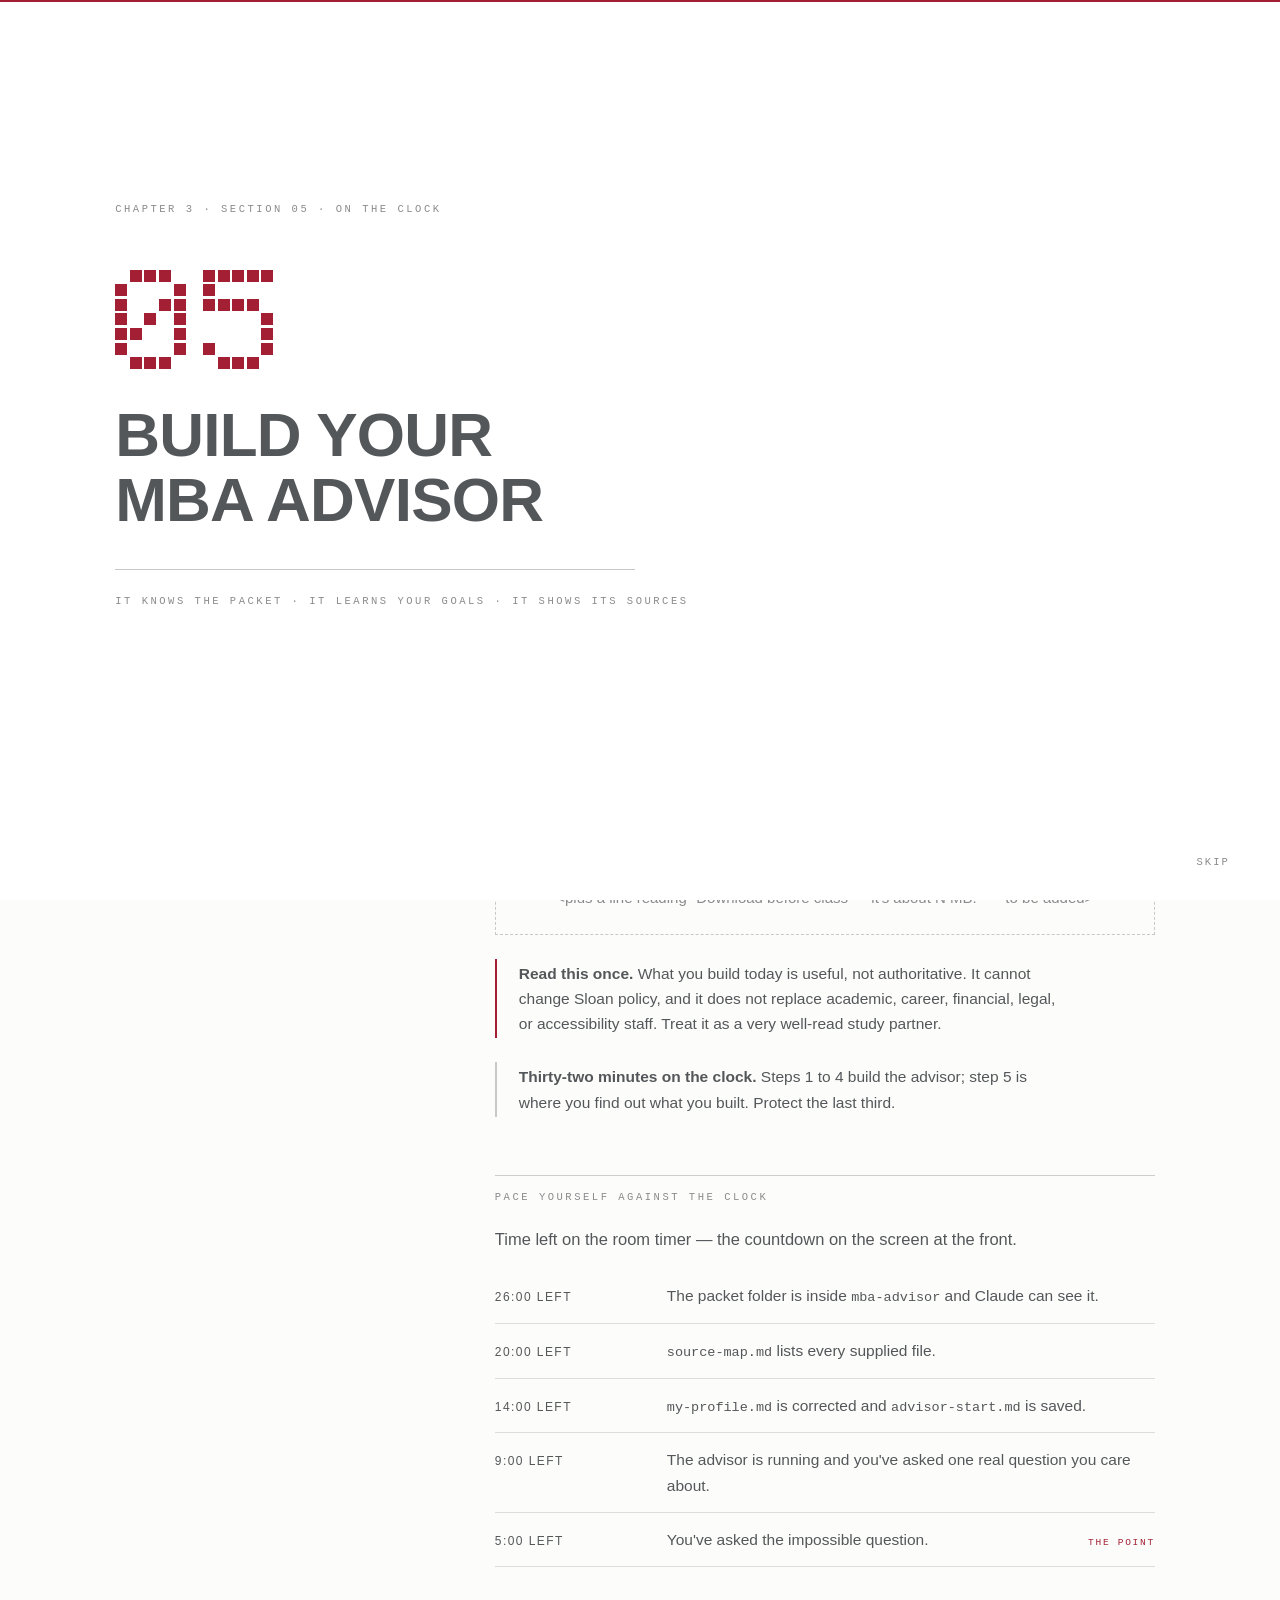
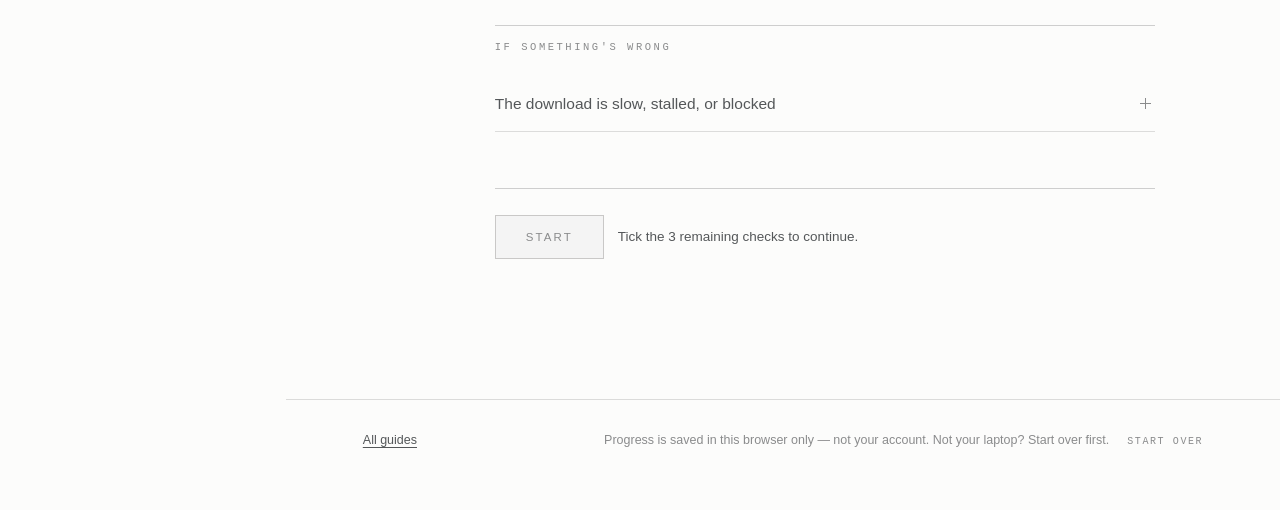
==== advisor.html @ 27a2f8e5 "Publish the Chapter 3 workshop guides Four static pages (hub, setup, warm-up, advisor) for MIT Sloan" ====
<!doctype html>
<html lang="en">
<head>
<meta charset="utf-8">
<meta name="viewport" content="width=device-width, initial-scale=1">
<title>Build your MBA advisor · Vibe Coding</title>
<meta name="description" content="A workspace that knows the packet, learns your goals, and shows its sources.">
<link rel="stylesheet" href="assets/alt.css">
<link rel="icon" href="assets/favicon.ico" sizes="any">
<link rel="apple-touch-icon" href="assets/icon-180.png">
<script>document.documentElement.className+=" js"</script>
</head>
<body>

<div class="intro">
  <div class="intro__sweep"></div>
  <div class="intro__inner">
    <p class="intro__eyebrow label">Chapter 3 · Section 05 · On the clock</p>
    <span class="intro__num dots" data-num="05"></span>
    <h1 class="intro__title"><span>Build your</span><span>MBA advisor</span></h1>
    <div class="intro__rule"></div>
    <p class="intro__meta label">It knows the packet · it learns your goals · it shows its sources</p>
    <div class="intro__go"><button class="btn">Begin</button></div>
  </div>
  <button class="intro__skip">Skip</button>
</div>

<aside class="rail">
  <a href="index.html" style="line-height:0">
    <img class="rail__tag" src="assets/tag.png"
         alt="AI Foundations"></a>
  <a class="rail__chapter" href="index.html">
    <span class="label">Chapter 3</span>
    <span class="rail__chapter-t">Vibe Coding</span></a>
  <!-- the collapsed bar under 1080px names the page instead -->
  <p class="rail__sec label">Section 05</p>
  <p class="rail__track">Build your <br>MBA advisor</p>

  <p class="rail__now"></p>

  <nav class="rail__nav" aria-label="Guides">
    <ul class="rail__guides">
      <li class="rail__guide" data-guide="setup">
        <a class="rail__g" href="setup.html"><span class="rail__n">03</span><span class="rail__gl">Set up your machine</span></a>
      </li>
      <li class="rail__guide" data-guide="warmup">
        <a class="rail__g" href="warmup.html"><span class="rail__n">04</span><span class="rail__gl">Build your page</span></a>
      </li>
      <li class="rail__guide is-current" data-guide="advisor">
        <a class="rail__g" href="advisor.html" aria-current="page"><span class="rail__n">05</span><span class="rail__gl">Build your MBA advisor</span></a>
        <ul class="rail__index"></ul>
      </li>
    </ul>
  </nav>

  <div class="rail__foot">
    <p class="rail__stuck">Stuck? Raise your hand.</p>
    <div class="meter" role="progressbar" aria-label="Progress"
         aria-valuemin="0" aria-valuemax="100" aria-valuenow="0"><div class="meter__fill"></div></div>
    <div class="rail__read">
      <span data-read-step>STEP 5.0</span><span data-read-pct>0%</span>
    </div>
  </div>
</aside>

<main class="sheet">
<div class="col">

<!-- ====================================================== 0 · PREFLIGHT -->
<section class="step" data-rail="Before you begin">
  <div class="step__head">
    <div></div>
    <div>
      <p class="step__eyebrow label">Before you begin</p>
      <h1 class="step__title">This one has<br>more ways to be wrong</h1>
    </div>
  </div>
  <div class="step__body">
    <p class="step__lede">The page followed instructions. An advisor exercises judgment — it
      reads sources, weighs your priorities, and gives a different answer to every person in
      this room. More agency, more usefulness, more ways to go wrong.</p>

    <h2 class="sec">Check</h2>
    <ul class="checks">
      <li><label class="check">
        <input type="checkbox" data-check="a-folder"><span class="check__box"></span>
        <span class="check__t">Claude Code is open on <code class="m">mba-advisor</code>
          <small>A different folder from the warm-up, on purpose — switch to it the way you opened <code class="m">personal-site</code>. Didn't make it in setup? Make an empty folder called <code class="m">mba-advisor</code> now, wherever <code class="m">personal-site</code> lives — that's all it is. This one is a workspace you'll bring back next session.</small></span>
      </label></li>
      <li><label class="check">
        <input type="checkbox" data-check="a-packet"><span class="check__box"></span>
        <span class="check__t">I've downloaded the orientation packet
          <small>Link below. Download it before class — step 1 shows you how to unzip it and where to put it.</small></span>
      </label></li>
      <li><label class="check">
        <input type="checkbox" data-check="a-privacy"><span class="check__box"></span>
        <span class="check__t">I know what I'm not going to type into this
          <small>Nothing financial, medical, immigration-related, or otherwise sensitive. It lives in a folder on your laptop.</small></span>
      </label></li>
    </ul>

    <div class="dashed">
      <b>Orientation packet</b>
      &lt;packet name and download link — to be added&gt;<br>
      &lt;plus a line reading "Download before class — it's about N MB." — to be added&gt;
    </div>

    <div class="note note--warn"><b>Read this once.</b> What you build today is useful, not
      authoritative. It cannot change Sloan policy, and it does not replace academic, career,
      financial, legal, or accessibility staff. Treat it as a very well-read study partner.</div>

    <div class="note"><b>Thirty-two minutes on the clock.</b> Steps 1 to 4 build the advisor;
      step 5 is where you find out what you built. Protect the last third.</div>

    <h2 class="sec">Pace yourself against the clock</h2>
    <p>Time left on the room timer — the countdown on the screen at the front.</p>
    <div class="modes">
      <div class="mode"><span class="mode__n">26:00 left</span>
        <span class="mode__d">The packet folder is inside <code class="m">mba-advisor</code> and Claude can see it.</span></div>
      <div class="mode"><span class="mode__n">20:00 left</span>
        <span class="mode__d"><code class="m">source-map.md</code> lists every supplied file.</span></div>
      <div class="mode"><span class="mode__n">14:00 left</span>
        <span class="mode__d"><code class="m">my-profile.md</code> is corrected and <code class="m">advisor-start.md</code> is saved.</span></div>
      <div class="mode"><span class="mode__n">9:00 left</span>
        <span class="mode__d">The advisor is running and you've asked one real question you care about.</span></div>
      <div class="mode"><span class="mode__n">5:00 left</span>
        <span class="mode__d">You've asked the impossible question.</span>
        <span class="mode__f">The point</span></div>
    </div>

    <h2 class="sec">If something's wrong</h2>
    <details class="help">
      <summary>The download is slow, stalled, or blocked</summary>
      <div class="help__b">
        <p>Don't sit and watch a progress bar. Pair with a neighbour who already has it and copy
          the folder across — a memory stick, AirDrop, or a shared folder all work.</p>
        <p>A helper can also hand you the packet on a USB stick. Ask for one rather than
          retrying the download.</p>
      </div>
    </details>

    <div class="nav">
      <button class="btn" data-next>Start</button>
      <span class="nav__spacer"></span>
      <span class="nav__hint" data-hint></span>
    </div>
  </div>
</section>

<!-- ====================================================== 1 · INVENTORY -->
<section class="step" data-rail="Inventory the packet">
  <div class="step__head">
    <span class="step__num dots" data-num="5.1"></span>
    <div>
      <p class="step__eyebrow label">Step 1 of 5</p>
      <h1 class="step__title">Inventory the packet</h1>
    </div>
  </div>
  <div class="step__body">
    <p class="step__lede">Ground it in authoritative material before you personalize anything.
      You're building a map of what the advisor is allowed to treat as fact.</p>

    <h2 class="sec">What you're building</h2>
    <div class="tree">
      <div class="d">mba-advisor/ <span class="note">the workspace — bring it back next session</span></div>
      <div><span class="i">├─ </span><span class="d">orientation-materials/</span> <span class="note">official source files, as supplied</span></div>
      <div><span class="i">├─ </span><span class="f">source-map.md</span> <span class="note">what each source contains, when to use it</span></div>
      <div><span class="i">├─ </span><span class="f">my-profile.md</span> <span class="note">your goals, constraints, tradeoffs</span></div>
      <div><span class="i">├─ </span><span class="f">advisor-start.md</span> <span class="note">the rules that start the advisor</span></div>
      <div><span class="i">└─ </span><span class="f">test-log.md</span> <span class="note">what worked, failed, and changed</span></div>
    </div>

    <h2 class="sec">Do this</h2>
    <ol class="dos">
      <li><b>Open <code class="m">mba-advisor</code> in Claude Code</b>
        <small>Same three moves as setup: open the Code tab, choose to open a project folder, and pick <code class="m">mba-advisor</code> — it's beside <code class="m">personal-site</code>. Your warm-up page is untouched; you can switch back the same way.</small></li>
      <li><b>Put the packet folder inside it</b>
        <small>Windows: right-click the .zip, choose <b>Extract All</b>, then Extract — don't drag files out of the preview window. Mac: double-click it. Then drag the <code class="m">orientation-materials</code> folder into <code class="m">mba-advisor</code>. If it lands under a different name, rename it to <code class="m">orientation-materials</code>.</small></li>
      <li><b>Ask Claude to inventory every file</b>
        <small>It will ask before writing anything — that's Manual mode from setup. Approve it.</small></li>
      <li><b>Ask it to write <code class="m">source-map.md</code></b>
        <small>Filename, topic, and when that source is useful.</small></li>
    </ol>

    <div class="prompt">
      <div class="prompt__bar">
        <span class="prompt__name">Inventory prompt</span>
        <button class="btn-copy" type="button">Copy</button>
      </div>
      <p class="prompt__body">List every file in this project folder, including files inside subfolders.

Then write source-map.md. For each file give: the filename, what it covers, and when it would be the right source to consult.

Do not summarize the contents in detail yet, and do not include any file you could not actually open — list those separately as unreadable.</p>
    </div>

    <div class="note"><b>Quality check:</b> every file in the packet should appear in
      <code class="m">source-map.md</code> — either as a mapped entry or in the unreadable list.
      <b>Count both.</b> Open <code class="m">orientation-materials</code> in Finder or File
      Explorer and count what's there, including anything inside subfolders. A map that quietly
      skips three documents is worse than no map, because you'll trust it.</div>

    <h2 class="sec">Done when</h2>
    <ul class="checks">
      <li><label class="check">
        <input type="checkbox" data-check="a1-placed"><span class="check__box"></span>
        <span class="check__t">The packet folder is inside <code class="m">mba-advisor</code></span>
      </label></li>
      <li><label class="check">
        <input type="checkbox" data-check="a1-map"><span class="check__box"></span>
        <span class="check__t"><code class="m">source-map.md</code> exists and I've read it
          <small>To read it, just ask: <i>"Show me source-map.md."</i> You never need to open an editor.</small></span>
      </label></li>
      <li><label class="check">
        <input type="checkbox" data-check="a1-count"><span class="check__box"></span>
        <span class="check__t">I counted: every supplied file appears in the map — mapped, or listed as unreadable</span>
      </label></li>
    </ul>

    <div class="note note--warn"><b>Two minutes, then raise your hand.</b> Show us the screen
      rather than starting over — a stuck session is the most useful thing you can show a
      helper.</div>

    <h2 class="sec">If something's wrong</h2>
    <details class="help">
      <summary>I can see the files but Claude can't</summary>
      <div class="help__b">
        <p>Almost always the zip. On Windows, double-clicking a .zip opens a preview window that
          looks exactly like a folder — files dragged out of it one at a time land somewhere you
          didn't choose, and the folder Claude is looking at stays empty. Extract the archive
          properly, then move the whole extracted folder into <code>mba-advisor</code>.</p>
        <p>Then check what it can actually see: <i>"Which folder are you working in, and what do
          you see in it?"</i></p>
      </div>
    </details>
    <details class="help">
      <summary>It asked me to approve something</summary>
      <div class="help__b">
        <p>That's the permissions layer from setup doing its job. Read what it wants to write,
          then approve it.</p>
        <p>The warm-up asked you to stay in Manual throughout. Here, if you'd rather stop
          approving every file, you can switch to Accept edits — but read the first two or three
          before you do.</p>
      </div>
    </details>
    <details class="help">
      <summary>It says it can't read some of the files</summary>
      <div class="help__b">
        <p>Scanned PDFs are images, so there may be no text to read. That's a real limit and
          worth noticing out loud — ask it to list those files as unreadable in the map rather
          than guessing at their contents.</p>
        <p>If <i>everything</i> is unreadable, you've probably opened the wrong folder. Ask:
          <i>"Which folder are you working in, and what do you see in it?"</i></p>
      </div>
    </details>
    <details class="help">
      <summary>The map is missing files, or invented ones</summary>
      <div class="help__b">
        <p>Say exactly what you counted: <i>"There are NN files in orientation-materials and your
          map accounts for MM. List every file again, including subfolders, and rewrite the
          map."</i></p>
        <p>Invented entries are the more serious failure. If you see one, that's worth raising
          your hand about — it's a live example of the thing this whole session is warning you
          about.</p>
      </div>
    </details>
    <details class="help">
      <summary>It's summarizing everything at length and taking forever</summary>
      <div class="help__b">
        <p>Stop it: <i>"Too much detail. One line per file."</i> You want a map, not a digest —
          the reading happens later, when a real question needs it.</p>
      </div>
    </details>

    <div class="nav">
      <button class="btn btn--ghost" data-back>Back</button>
      <button class="btn" data-next>Next</button>
      <span class="nav__spacer"></span>
      <span class="nav__hint" data-hint></span>
    </div>
  </div>
</section>

<!-- ====================================================== 2 · PROFILE -->
<section class="step" data-rail="Teach it who you are">
  <div class="step__head">
    <span class="step__num dots" data-num="5.2"></span>
    <div>
      <p class="step__eyebrow label">Step 2 of 5</p>
      <h1 class="step__title">Teach it who you are</h1>
    </div>
  </div>
  <div class="step__body">
    <p class="step__lede">Same move as the warm-up: let it interview you rather than drafting a
      perfect profile from scratch. The correction pass at the end is the real point — you
      approve the profile before anything relies on it.</p>

    <div class="prompt">
      <div class="prompt__bar">
        <span class="prompt__name">Profile prompt</span>
        <button class="btn-copy" type="button">Copy</button>
      </div>
      <p class="prompt__body">Interview me one question at a time — no more than five — about:

- career direction
- skills I want to build
- communities and experiences I value
- time and scheduling constraints
- tradeoffs I am willing to make

Then summarize my answers in my-profile.md and ask me to correct it.</p>
    </div>

    <p>Paste it into the chat and press Enter. Answer one question at a time — rough answers are
      fine. When it writes <code class="m">my-profile.md</code>, approve the edit, then read it
      back and correct what's wrong. Correcting it is the step.</p>

    <div class="note note--warn"><b>Privacy.</b> Only include what you're comfortable storing in
      a folder on your laptop. Do not add financial, health, accessibility, immigration, or
      identity information — none of it makes the advice better, and all of it makes the file
      riskier.</div>

    <h2 class="sec">Done when</h2>
    <ul class="checks">
      <li><label class="check">
        <input type="checkbox" data-check="a2-file"><span class="check__box"></span>
        <span class="check__t"><code class="m">my-profile.md</code> exists</span>
      </label></li>
      <li><label class="check">
        <input type="checkbox" data-check="a2-read"><span class="check__box"></span>
        <span class="check__t">I read it and corrected at least one thing
          <small>There is almost always something — an emphasis it overstated, a constraint it softened.</small></span>
      </label></li>
    </ul>

    <h2 class="sec">If something's wrong</h2>
    <details class="help">
      <summary>The profile sounds like a cover letter, not like me</summary>
      <div class="help__b">
        <p>Say so: <i>"This is too polished and too positive. Rewrite it plainly, including the
          constraints and the things I said I'd give up."</i> A profile that only contains
          ambitions produces advice that ignores your actual life.</p>
      </div>
    </details>
    <details class="help">
      <summary>I don't know my career direction yet</summary>
      <div class="help__b">
        <p>Say that — it's a real and useful answer. <i>"I'm genuinely undecided between two
          directions; treat that uncertainty as a fact about me and don't resolve it for me."</i>
          An advisor that knows you're exploring gives better advice than one guessing you're
          sure.</p>
      </div>
    </details>
    <details class="help">
      <summary>It asked all five questions at once</summary>
      <div class="help__b">
        <p><i>"One at a time, please. Wait for my answer before the next question."</i> The
          one-at-a-time constraint exists because your third answer changes what the fourth
          question should be.</p>
      </div>
    </details>
    <details class="help">
      <summary>I'm behind. What can I skip?</summary>
      <div class="help__b">
        <p>Nothing outright — each step's boxes have to be ticked before the next one opens.
          But two things can be done lightly: the correction pass on <code>my-profile.md</code>
          can be one line rather than a careful edit, and <code>test-log.md</code> can be three
          lines.</p>
        <p>Do the source map, the rules file, and step 5 properly. Those are the exercise. An
          advisor with a thin profile still teaches you something; an advisor you never tested
          teaches you nothing.</p>
      </div>
    </details>

    <div class="nav">
      <button class="btn btn--ghost" data-back>Back</button>
      <button class="btn" data-next>Next</button>
      <span class="nav__spacer"></span>
      <span class="nav__hint" data-hint></span>
    </div>
  </div>
</section>

<!-- ====================================================== 3 · RULES -->
<section class="step" data-rail="Write the rules">
  <div class="step__head">
    <span class="step__num dots" data-num="5.3"></span>
    <div>
      <p class="step__eyebrow label">Step 3 of 5</p>
      <h1 class="step__title">Write the rules</h1>
    </div>
  </div>
  <div class="step__body">
    <p class="step__lede">Behaviour design, written down — inspectable, and revisable when a
      test fails. Ask Claude to save these six lines as <code class="m">advisor-start.md</code>
      — you never type the file yourself. Approve the write when Claude asks.</p>

    <h2 class="sec">The six rules</h2>
    <ol class="dos">
      <li><b>Answer the decision — don't just summarize documents.</b> <span class="qual q1">Direct</span></li>
      <li><b>Use my-profile.md to personalize the recommendation.</b> <span class="qual q2">Personal</span></li>
      <li><b>Cite the supporting file and section when possible.</b> <span class="qual q3">Traceable</span></li>
      <li><b>Separate official facts from your judgment.</b> <span class="qual q3">Traceable</span></li>
      <li><b>Say when the materials do not support an answer.</b> <span class="qual q4">Honest</span></li>
      <li><b>Ask a follow-up when missing info would change the advice.</b> <span class="qual q4">Honest</span></li>
    </ol>

    <div class="prompt">
      <div class="prompt__bar">
        <span class="prompt__name">Create the rules file</span>
        <button class="btn-copy" type="button">Copy</button>
      </div>
      <p class="prompt__body">Create advisor-start.md containing exactly these rules:

1. Answer the decision — don't just summarize documents.
2. Use my-profile.md to personalize the recommendation.
3. Cite the supporting file and section when possible.
4. Separate official facts from your judgment.
5. Say when the materials do not support an answer.
6. Ask a follow-up when missing info would change the advice.</p>
    </div>

    <div class="note"><b>These four colours follow you through the rest of the session.</b>
      They're the same four qualities you'll grade the answers against, and the same four you'll
      come back and strengthen when a test fails.</div>

    <h2 class="sec">Done when</h2>
    <ul class="checks">
      <li><label class="check">
        <input type="checkbox" data-check="a3-file"><span class="check__box"></span>
        <span class="check__t"><code class="m">advisor-start.md</code> is saved in the workspace</span>
      </label></li>
      <li><label class="check">
        <input type="checkbox" data-check="a3-own"><span class="check__box"></span>
        <span class="check__t">I've added or changed at least one rule to suit me
          <small>Just say it in the chat — <i>"Add a seventh rule to advisor-start.md: be blunt, no encouraging preamble."</i> You never have to edit the file by hand. Keep the grounding and uncertainty rules, though — those are the ones that matter.</small></span>
      </label></li>
    </ul>

    <h2 class="sec">If something's wrong</h2>
    <details class="help">
      <summary>What should I add?</summary>
      <div class="help__b">
        <p>Things you actually want. <i>"Be blunt — no encouraging preamble."</i> <i>"Always give
          me a second option I might not have considered."</i> <i>"Keep answers under 200 words
          unless I ask for more."</i> Rules about how it talks to you are as legitimate as rules
          about evidence.</p>
      </div>
    </details>
    <details class="help">
      <summary>Isn't this just a prompt? Why a file?</summary>
      <div class="help__b">
        <p>Because a file survives the conversation. Next session you'll open this folder, and
          the rules will still be there — along with the profile, the map, and the test log. That
          persistence is what makes this a workspace instead of a chat.</p>
      </div>
    </details>

    <div class="nav">
      <button class="btn btn--ghost" data-back>Back</button>
      <button class="btn" data-next>Next</button>
      <span class="nav__spacer"></span>
      <span class="nav__hint" data-hint></span>
    </div>
  </div>
</section>

<!-- ====================================================== 4 · START -->
<section class="step" data-rail="Start the advisor">
  <div class="step__head">
    <span class="step__num dots" data-num="5.4"></span>
    <div>
      <p class="step__eyebrow label">Step 4 of 5</p>
      <h1 class="step__title">Start the advisor</h1>
    </div>
  </div>
  <div class="step__body">
    <p class="step__lede">Three files, one instruction, and the thing wakes up knowing the
      packet and knowing you.</p>

    <div class="prompt">
      <div class="prompt__bar">
        <span class="prompt__name">Start the advisor</span>
        <button class="btn-copy" type="button">Copy</button>
      </div>
      <p class="prompt__body">Act as my personal Sloan MBA advisor for this session. First read source-map.md, my-profile.md, and the rules in advisor-start.md. Use the files in orientation-materials as the source of truth for factual claims about Sloan. If any of those three files is missing, tell me which one before you start.

Help me make decisions, not just find passages. For every recommendation: answer directly, explain why it fits my profile, cite the source file and section, and label judgment and uncertainty. If the materials do not support an answer, say so.

Begin by telling me what kinds of decisions you can help with, based on the sources you found.</p>
    </div>

    <h2 class="sec">Four behaviours to watch for in its first reply</h2>
    <div class="quals">
      <span class="qual q1">Answer</span>
      <span class="qual q2">Personalize</span>
      <span class="qual q3">Cite</span>
      <span class="qual q4">Admit uncertainty</span>
    </div>

    <div class="note" style="margin-top:26px"><b>Change the tone and priorities freely — keep
      the grounding and uncertainty rules.</b> If you want a blunter advisor, or one that leads
      with tradeoffs, say so. What shouldn't change is that claims trace to sources and gaps get
      admitted.</div>

    <h2 class="sec">Done when</h2>
    <ul class="checks">
      <li><label class="check">
        <input type="checkbox" data-check="a4-running"><span class="check__box"></span>
        <span class="check__t">It told me what kinds of decisions it can help with</span>
      </label></li>
      <li><label class="check">
        <input type="checkbox" data-check="a4-real"><span class="check__box"></span>
        <span class="check__t">I asked one real question I actually care about
          <small>Not a test question. A real one. That's how you find out whether this is useful.</small></span>
      </label></li>
    </ul>

    <h2 class="sec">If something's wrong</h2>
    <details class="help">
      <summary>It says one of the three files is missing</summary>
      <div class="help__b">
        <p>You can still run it. Say: <i>"Start anyway without that file, and tell me what you'll
          be missing because of it."</i> A missing <code>my-profile.md</code> costs you
          personalization; a missing <code>source-map.md</code> costs you citations. If it's
          <code>advisor-start.md</code>, go back to step 3 — that one is the exercise.</p>
      </div>
    </details>
    <details class="help">
      <summary>It's summarizing documents instead of answering</summary>
      <div class="help__b">
        <p>The most common failure, and rule 1 exists for it. Push back in the moment —
          <i>"You summarized. What should I actually do, and why that rather than the
          alternative?"</i> — then, in step 5, strengthen the rule so you don't have to keep
          saying it.</p>
      </div>
    </details>
    <details class="help">
      <summary>It isn't citing anything</summary>
      <div class="help__b">
        <p><i>"For every factual claim, name the file and section it came from. If you can't, say
          that it's your judgment rather than something in the materials."</i></p>
      </div>
    </details>
    <details class="help">
      <summary>It forgot the rules halfway through</summary>
      <div class="help__b">
        <p>Long conversations drift. <i>"Re-read advisor-start.md and apply it to your last
          answer."</i> If it keeps drifting, that's information: your rules may be too many or
          too vague to hold onto.</p>
      </div>
    </details>

    <div class="nav">
      <button class="btn btn--ghost" data-back>Back</button>
      <button class="btn" data-next>Next</button>
      <span class="nav__spacer"></span>
      <span class="nav__hint" data-hint></span>
    </div>
  </div>
</section>

<!-- ====================================================== 5 · TEST -->
<section class="step" data-rail="Find out what you built">
  <div class="step__head">
    <span class="step__num dots" data-num="5.5"></span>
    <div>
      <p class="step__eyebrow label">Step 5 of 5</p>
      <h1 class="step__title">Now find out<br>what you actually built</h1>
    </div>
  </div>
  <div class="step__body">
    <p class="step__lede">Three real jobs, one impossible question. Different jobs stress
      different rules — and the impossible one is the most informative of the four.</p>

    <h2 class="sec">Ask one question from each row — then the fourth one</h2>
    <div class="modes">
      <div class="mode"><span class="mode__n">Plan</span>
        <span class="mode__d">"Build a two-week onboarding plan around my goals and constraints."</span></div>
      <div class="mode"><span class="mode__n">Choose</span>
        <span class="mode__d">"Which three activities should I prioritize — and what should I drop?"</span></div>
      <div class="mode"><span class="mode__n">Navigate</span>
        <span class="mode__d">"I have a scheduling conflict between something required and something I've already committed to. What do the materials say, and whom do I contact?"</span></div>
    </div>

    <p style="margin:24px 0 0"><b>Grade every answer against the four:</b></p>
    <div class="quals">
      <span class="qual q1">Direct answer</span>
      <span class="qual q2">Personal fit</span>
      <span class="qual q3">Source trail</span>
      <span class="qual q4">Uncertainty</span>
    </div>

    <div class="beat">
      <p class="label" style="margin:0">The impossible question</p>
      <p class="beat__q">"What's the deadline for the spring add/drop exception, and who signed off on that date?"</p>
      <p style="margin:0 0 12px">You're hoping for "I can't verify that from the supplied
        materials." <b>That's a pass, not a failure.</b> A good refusal names what's missing,
        points you to the right office or person, and does not invent.</p>
      <p style="margin:0;font-size:14.5px;color:rgba(201,200,199,.85)">Try one: a date next
        spring · a policy exception · a situation the packet never covers.</p>
    </div>

    <h2 class="sec">When a test fails, revise the rule — not just the answer</h2>
    <p style="max-width:60ch">A failure is information about your rules. Diagnose the pattern,
      then patch the pattern.</p>
    <div class="modes">
      <div class="mode"><span class="mode__n">Too generic</span>
        <span class="mode__d">Strengthen the profile requirement.</span></div>
      <div class="mode"><span class="mode__n">No source trail</span>
        <span class="mode__d">Strengthen the citation rule.</span></div>
      <div class="mode"><span class="mode__n">Overconfident</span>
        <span class="mode__d">Strengthen the uncertainty rule.</span></div>
      <div class="mode"><span class="mode__n">All summary</span>
        <span class="mode__d">Require a decision and a next action.</span></div>
    </div>
    <p style="margin-top:20px"><b>Then, in this order:</b> change the rule in
      <code class="m">advisor-start.md</code>, ask the same question again, and log both
      answers.</p>

    <div class="prompt">
      <div class="prompt__bar">
        <span class="prompt__name">Log the tests</span>
        <button class="btn-copy" type="button">Copy</button>
      </div>
      <p class="prompt__body">Create test-log.md. For each question I asked: the question, which of the four qualities the answer missed, the rule I changed, and what changed when I asked again.

One short block per question.</p>
    </div>

    <h2 class="sec">Done when</h2>
    <ul class="checks">
      <li><label class="check">
        <input type="checkbox" data-check="a5-three"><span class="check__box"></span>
        <span class="check__t">I ran all three jobs and graded the answers</span>
      </label></li>
      <li><label class="check">
        <input type="checkbox" data-check="a5-impossible"><span class="check__box"></span>
        <span class="check__t">I asked something the packet can't answer — and I saw what it did
          <small>If it invented an answer instead, that's the most important thing you'll learn today. Say so in the debrief.</small></span>
      </label></li>
      <li><label class="check">
        <input type="checkbox" data-check="a5-revised"><span class="check__box"></span>
        <span class="check__t">I revised one rule and reran the test</span>
      </label></li>
      <li><label class="check">
        <input type="checkbox" data-check="a5-log"><span class="check__box"></span>
        <span class="check__t"><code class="m">test-log.md</code> records what worked, what failed, and what I changed</span>
      </label></li>
    </ul>

    <h2 class="sec">If something's wrong</h2>
    <details class="help">
      <summary>It answered the impossible question confidently</summary>
      <div class="help__b">
        <p>You've just produced the session's central exhibit: fluent, specific, plausible, with
          nothing underneath it. Strengthen rule 5, rerun the same question, and note both
          results in <code>test-log.md</code>. Then tell the room.</p>
      </div>
    </details>
    <details class="help">
      <summary>Every answer is good. Am I doing it wrong?</summary>
      <div class="help__b">
        <p>Push harder. Ask about something genuinely contested, or about a deadline that isn't
          in the packet, or ask it to choose between two things it has no basis to compare. An
          advisor that never says "I don't know" hasn't been asked anything hard enough.</p>
      </div>
    </details>
    <details class="help">
      <summary>I'm out of time</summary>
      <div class="help__b">
        <p>Do the impossible question. If you only run one test today, run that one — it's the
          one that tells you whether anything else it said can be trusted.</p>
        <p>Keep the log to three lines — one per question you asked. That is enough to tick
          it.</p>
      </div>
    </details>

    <div class="nav">
      <button class="btn btn--ghost" data-back>Back</button>
      <button class="btn btn--red" data-next>I tested it</button>
      <span class="nav__spacer"></span>
      <span class="nav__hint" data-hint></span>
    </div>
  </div>
</section>

<!-- ====================================================== DONE -->
<section class="done">
  <span class="done__num dots" data-num="05"></span>
  <h1 class="done__t">Rung three. And you know its limits.</h1>
  <p class="done__p">You built an agent that works across a folder of evidence, grounded it in
    official sources, taught it your priorities, wrote its rules down where you can inspect
    them, and then went looking for where it breaks. The last part is the part most people
    skip.</p>
  <p class="done__p"><b>Bring both folders back next session.</b> They're the starting point for
    publishing, connecting, and making this reusable.</p>

  <div class="ladder">
    <div class="rung rung--lit"><div class="rung__n">1</div>
      <div class="rung__slab">Describe</div><div class="rung__c">ask for an answer</div></div>
    <div class="rung" data-rung="build"><div class="rung__n">2</div>
      <div class="rung__slab">Build</div><div class="rung__c">one file, yours</div></div>
    <div class="rung rung--now"><div class="rung__n">3</div>
      <div class="rung__slab">Advise</div><div class="rung__c">a folder of evidence</div></div>
    <div class="rung rung--next"><div class="rung__n">4</div>
      <div class="rung__slab">Connect</div><div class="rung__c">next session</div></div>
  </div>

  <div class="dashed" style="max-width:52ch;margin-left:0">
    <b>Two questions left open</b>
    How does the page become visible to recruiters?<br>
    How does the advisor become reusable, connected, and current?
  </div>

  <p class="motto">Build quickly. Inspect carefully.<br>Increase agency deliberately.</p>

  <div class="nav">
    <a class="btn btn--ghost" href="index.html">All guides</a>
    <button class="btn btn--ghost" data-restart>Review the steps</button>
  </div>
</section>

</div>
</main>

<footer class="colophon">
  <a href="index.html">All guides</a>
  <span class="colophon__spacer"></span>
  <span>Progress is saved in this browser only — not your account. Not your laptop? Start over first.</span>
  <button class="btn-reset">Start over</button>
</footer>

<script>window.TRACK = { id: "advisor", rung: "advise",
  hintTail: " — tick them as you go" };</script>
<script src="assets/alt.js"></script>
<script>if(!window.__ALT_OK)document.documentElement.className=document.documentElement.className.replace(/(^|\s)js(\s|$)/," ")</script>
</body>
</html>
---- assets/alt.css ----
/* 15.S23 · AI Foundations Ch.3 — workshop guides, contemporary draft.
   White ground, hairline rules, no cards. Hierarchy comes from size and weight
   in a single ink, never from mixing colours: Sloan red is the one accent, the
   Sloan greys do the structure. The deck's dot-matrix numerals are the only
   retro artifact — used the way a gallery numbers its rooms. */

/* ------------------------------------------------------------------ tokens */
:root {
  --red: #a31f34;
  --red-deep: #8c1a2c;
  --ink: #545759;               /* every heading and every line of body copy */
  --silver: #8a8b8c;            /* metadata, captions, the quiet register */
  --cloud: #c9c8c7;             /* rules and inactive states */
  --panel: #f4f4f4;             /* specimen blocks: prompts, file trees */
  --navy: #041d40;              /* held back for one dark beat and one chip */
  --blue: #00698e;
  --green: #006b67;

  --paper: #ffffff;
  --ground: #fcfcfb;
  --hair: rgba(201, 200, 199, .62);
  --hair-strong: rgba(138, 139, 140, .40);

  --q-direct: var(--navy);
  --q-personal: var(--red);
  --q-trace: var(--blue);
  --q-honest: var(--green);

  --ui: Arial, "Helvetica Neue", Helvetica, sans-serif;
  --display: "Arial Black", "Arial Bold", Arial, sans-serif;
  --mono: Consolas, "SF Mono", Menlo, "Courier New", monospace;

  --rail: 286px;
  --gutter: 132px;             /* room for a hanging "3.2" */
  --measure: 660px;
}

* { box-sizing: border-box; }
html {
  scroll-behavior: smooth;
  color-scheme: light;
  -webkit-text-size-adjust: 100%;
  text-size-adjust: 100%;
}

/* ------------------------------------------------------- the no-JS floor */
/* Every hiding rule below is gated on `.js`, which each page's head sets and
   removes again if alt.js fails to load or throws. Without it the guide is one
   long readable document rather than a blank white overlay. */
.js .step { display: none; }
.js .done { display: none; }
.js .intro { display: flex; }
html:not(.js) .intro,
html:not(.js) .nav,
html:not(.js) .rail__index,
html:not(.js) .meter,
html:not(.js) .rail__read,
html:not(.js) .btn-reset { display: none; }
/* ...but the degraded view is the one a student reaches BECAUSE something broke,
   so it keeps "Stuck? Raise your hand", and the done screen keeps its forward
   link, which is a plain anchor and needs no script. */
html:not(.js) .done .nav { display: flex; }
html:not(.js) .done .nav [data-restart] { display: none; }
html:not(.js) .step + .step,
html:not(.js) .done { margin-top: 64px; padding-top: 40px; border-top: 2px solid var(--hair-strong); }

body {
  margin: 0;
  background: var(--ground);
  color: var(--ink);
  font-family: var(--ui);
  font-size: 16.5px;
  line-height: 1.62;
  -webkit-font-smoothing: antialiased;
}

a { color: var(--ink); text-underline-offset: 3px; }
a:hover { color: var(--red); }

.label {
  font-family: var(--mono);
  font-size: 10.5px;
  letter-spacing: .24em;
  text-transform: uppercase;
  color: var(--silver);
}

/* ---------------------------------------------------------- dot numerals */
/* sloan.ghost_numeral, ported: a 5x7 matrix of separate squares, each set in
   82% of its cell so the gaps are what read as pixels. */
.dots {
  display: inline-grid;
  grid-template-columns: repeat(var(--cols, 5), var(--dot, 8px));
  grid-auto-rows: var(--dot, 8px);
  gap: calc(var(--dot, 8px) * .22);
  color: var(--red);
  line-height: 0;
}
.dots i { display: block; }
.dots i.on { background: currentColor; opacity: 1; }
.dots--anim i.on { opacity: 0; transition: opacity .34s ease; }
.dots--anim.is-in i.on { opacity: 1; }

/* ------------------------------------------------------------------- intro */
.intro {
  position: fixed;
  inset: 0;
  z-index: 100;
  background: var(--paper);
  display: flex;
  flex-direction: column;
  justify-content: center;
  padding: 0 clamp(28px, 9vw, 150px);
  cursor: pointer;
  transition: opacity .7s ease, visibility .7s;
}
/* visibility only flips at the END of the transition, so without this the
   dismissed overlay eats clicks for 700ms — long enough to lose a real one */
.intro.is-gone { opacity: 0; visibility: hidden; pointer-events: none; }

/* the one flourish: a hairline sweeps the page like a seconds hand */
.intro__sweep {
  position: absolute;
  top: 0; left: 0;
  height: 2px;
  width: 0;
  background: var(--red);
  transition: width 1.1s cubic-bezier(.22, .61, .36, 1);
}
.intro__sweep.is-in { width: 100%; }

.intro__inner { max-width: 820px; }
.intro__eyebrow {
  margin: 0 0 clamp(26px, 5vh, 52px);
  opacity: 0;
  transform: translateY(5px);
  transition: opacity .6s ease .1s, transform .6s ease .1s;
}
.intro__num {
  --dot: clamp(8px, 1.05vw, 12px);
  margin-bottom: clamp(24px, 3.6vh, 38px);
}
.intro__mark { display: block; width: min(100%, 760px); height: auto; }
.intro__title {
  font-family: var(--display);
  font-size: clamp(30px, 5.4vw, 62px);
  line-height: 1.06;
  letter-spacing: -.012em;
  text-transform: uppercase;
  color: var(--ink);
  margin: 0;
}
.intro__title span {
  display: block;
  opacity: 0;
  transform: translateY(14px);
  transition: opacity .7s cubic-bezier(.2, .7, .3, 1),
              transform .7s cubic-bezier(.2, .7, .3, 1);
}
.intro__rule {
  height: 1px;
  width: 0;
  background: var(--cloud);
  margin: clamp(26px, 4vh, 42px) 0 clamp(18px, 2.6vh, 26px);
  transition: width .9s cubic-bezier(.22, .61, .36, 1);
}
.intro__rule.is-in { width: min(100%, 520px); }
.intro__meta, .intro__go {
  opacity: 0;
  transform: translateY(8px);
  transition: opacity .6s ease, transform .6s ease;
}
.intro__meta { margin: 0; }
.intro__go { margin-top: clamp(30px, 5vh, 56px); }
.is-in { opacity: 1 !important; transform: none !important; }

.intro__skip {
  position: absolute;
  right: clamp(20px, 4vw, 44px);
  bottom: 26px;
  background: none;
  border: 0;
  padding: 6px;
  cursor: pointer;
  font-family: var(--mono);
  font-size: 10.5px;
  letter-spacing: .2em;
  text-transform: uppercase;
  color: var(--silver);
}
.intro__skip:hover { color: var(--red); }

/* -------------------------------------------------------------------- rail */
.rail {
  position: fixed;
  top: 0; left: 0; bottom: 0;
  width: var(--rail);
  padding: 40px 30px 26px 40px;
  background: var(--paper);
  border-right: 1px solid var(--hair-strong);
  display: flex;
  flex-direction: column;
  overflow-y: auto;              /* 150% zoom leaves ~720px: the foot was clipped */
  z-index: 40;
}
.rail__tag { height: 17px; width: auto; opacity: .8; }
.rail__track {
  margin: 0;
  font-family: var(--display);
  font-size: 14px;
  line-height: 1.25;
  text-transform: uppercase;
  color: var(--ink);
}
/* The section label and page title belong to the collapsed bar (see the 1080
   query); on the full rail the guide tree below already says where you are. */
.rail__sec { margin: 0 0 9px; display: none; }
.rail__track { display: none; }
/* collapsed-bar orientation; see the 1080 query. margin:0 matters — every other
   rail child sets one, and UA paragraph margins here inflate the sticky bar. */
.rail__now { display: none; margin: 0; }

/* the chapter, one quiet line above the guides, and the way back to the hub */
.rail__chapter { display: block; margin-top: 26px; text-decoration: none; }
.rail__chapter .label { display: block; margin: 0 0 7px; }
.rail__chapter-t {
  display: block;
  font-family: var(--display);
  font-size: 14px;
  line-height: 1.25;
  text-transform: uppercase;
  color: var(--ink);
  transition: color .18s ease;
}
.rail__chapter:hover .rail__chapter-t { color: var(--red); }

/* every guide, always; the one you are in opens into its steps */
.rail__nav {
  margin-top: 30px;
  flex: 1 1 auto;
  /* deliberately NOT min-height:0 — that lets the tree squash and overlap the
     foot. The rail's own overflow-y handles a short viewport by scrolling. */
}
.rail__guides { list-style: none; margin: 0; padding: 0; }
.rail__guide { border-top: 1px solid var(--hair); }
.rail__guide:last-child { border-bottom: 1px solid var(--hair); }
.rail__g {
  display: flex;
  gap: 13px;
  align-items: baseline;
  padding: 11px 0;
  text-decoration: none;
  color: var(--silver);
  font-family: var(--ui);
  font-size: 13.5px;
  line-height: 1.35;
  transition: color .18s ease;
}
.rail__g:hover { color: var(--red); }
/* red is kept for the step you are on; the guide you are in is simply ink */
.rail__guide.is-current > .rail__g { color: var(--ink); font-weight: 700; }
.rail__guide.is-current > .rail__g .rail__n { color: var(--ink); }
.rail__guide.is-current > .rail__g:hover { color: var(--ink); }
/* a finished guide: a small drawn tick, not a glyph Arial doesn't have */
.rail__tick {
  flex: none;
  align-self: center;
  width: 5px;
  height: 9px;
  margin: -3px 2px 0 auto;
  border: solid var(--silver);
  border-width: 0 1.5px 1.5px 0;
  transform: rotate(45deg);
}
.vh {
  position: absolute;
  width: 1px; height: 1px;
  margin: -1px; padding: 0;
  overflow: hidden;
  clip: rect(0 0 0 0);
  white-space: nowrap;
  border: 0;
}

.rail__index {
  list-style: none;
  /* indent to the guide's label, past its number and gap */
  margin: -3px 0 0;
  padding: 0 0 12px 27px;
}
.rail__item {
  display: flex;
  gap: 10px;
  align-items: baseline;
  width: 100%;
  padding: 5px 0;
  background: none;
  border: 0;
  text-align: left;
  cursor: pointer;
  text-decoration: none;
  color: var(--silver);
  font-family: var(--ui);
  font-size: 12.5px;
  line-height: 1.35;
  transition: color .18s ease;
}
.rail__item:hover { color: var(--red); }
.rail__n {
  font-family: var(--mono);
  font-size: 11px;
  letter-spacing: .08em;
  color: var(--silver);
  flex: none;
  transition: color .18s ease;
}
.rail__item .rail__n { font-size: 10px; }
.rail__item.is-done { color: var(--ink); }
.rail__item.is-done .rail__n { color: var(--silver); }
.rail__item.is-now { color: var(--red); font-weight: 700; }
.rail__item.is-now .rail__n { color: var(--red); }
/* steps past the first unticked box: still readable, so a student can see what
   is coming, but not reachable */
.rail__item:disabled { cursor: not-allowed; }
.rail__item:disabled:hover { color: var(--silver); }

/* the one classroom instruction that matters, travelling with every step */
.rail__stuck {
  margin: 0 0 18px;
  font-family: var(--mono);
  font-size: 10.5px;
  letter-spacing: .14em;
  text-transform: uppercase;
  color: var(--silver);
}

/* power-reserve progress: a hairline track, a red fill, a precise readout */
.rail__foot { margin-top: 26px; }
.meter { height: 2px; background: var(--hair); position: relative; }
.meter__fill {
  position: absolute;
  inset: 0 auto 0 0;
  width: 0;
  background: var(--red);
  transition: width .45s cubic-bezier(.22, .61, .36, 1);
}
.rail__read {
  display: flex;
  justify-content: space-between;
  margin-top: 9px;
  font-family: var(--mono);
  font-size: 10.5px;
  letter-spacing: .14em;
  color: var(--silver);
}
/* lives in the colophon, not the rail — visible at every width, beside the line
   that explains what it clears */
.btn-reset {
  background: none;
  border: 0;
  padding: 0;
  cursor: pointer;
  font-family: var(--mono);
  font-size: 10px;
  letter-spacing: .16em;
  text-transform: uppercase;
  color: var(--silver);
}
.btn-reset:hover { color: var(--red); }

/* ------------------------------------------------------------------- shell */
.sheet {
  margin-left: var(--rail);
  padding: clamp(56px, 9vh, 104px) clamp(28px, 6vw, 88px) 140px;
  min-height: 100vh;
}
.col { max-width: calc(var(--gutter) + var(--measure)); }

/* ------------------------------------------------------------------- steps */
.js .step.is-active { display: block; animation: rise .45s cubic-bezier(.2, .7, .3, 1) both; }
@keyframes rise { from { opacity: 0; transform: translateY(12px); } }

.step__head {
  display: grid;
  grid-template-columns: var(--gutter) minmax(0, 1fr);
  align-items: start;
}
.step__num { --dot: 7px; margin-top: 3px; }
.step__eyebrow { margin: 0 0 12px; }
.step__title {
  font-family: var(--display);
  font-size: clamp(25px, 3.3vw, 37px);
  line-height: 1.1;
  letter-spacing: -.01em;
  text-transform: uppercase;
  color: var(--ink);
  margin: 0;
}
.step__lede { margin: 26px 0 0; font-size: 18px; line-height: 1.6; }
.step__body { margin-left: var(--gutter); max-width: var(--measure); }

h2.sec {
  margin: 58px 0 0;
  padding-top: 13px;
  border-top: 1px solid var(--hair-strong);
  font-family: var(--mono);
  font-size: 10.5px;
  font-weight: 400;
  letter-spacing: .24em;
  text-transform: uppercase;
  color: var(--silver);
}
h2.sec + * { margin-top: 20px; }

/* ------------------------------------------------------------ numbered dos */
.dos { list-style: none; margin: 0; padding: 0; counter-reset: do; }
.dos > li {
  counter-increment: do;
  display: grid;
  grid-template-columns: 38px minmax(0, 1fr);
  gap: 0 14px;
  padding: 15px 0;
  border-bottom: 1px solid var(--hair);
}
.dos > li:first-child { border-top: 1px solid var(--hair); }
.dos > li::before {
  /* plain digits: a zero-padded "03" is reserved for section numbers, and a
     to-do item reading "03" inside section 03 is exactly the collision to avoid */
  content: counter(do);
  font-family: var(--mono);
  font-size: 11px;
  letter-spacing: .1em;
  color: var(--red);
  padding-top: 4px;
}
/* ::before auto-places into the numeral column; everything else is a grid item
   too and would otherwise fall into that 38px column on the next row */
.dos > li > * { grid-column: 2; }
.dos b { color: var(--ink); font-weight: 700; }
.dos small { display: block; color: var(--silver); font-size: 14px; margin-top: 2px; max-width: 58ch; }
/* the grid puts the chip on its own row, where a left indent reads as a mistake */
.dos .qual { margin: 5px 0 0; }

/* h2.sec already draws a rule; the first row of whatever follows drew a second
   one ~50px below it, a dozen times on a long step */
h2.sec + .checks li:first-child,
h2.sec + .dos > li:first-child,
h2.sec + .modes .mode:first-child,
h2.sec + details.help:first-of-type,
/* ...and the same where a clarifying line sits between the heading and the block */
h2.sec + p + .checks li:first-child,
h2.sec + p + .dos > li:first-child,
h2.sec + p + .modes .mode:first-child,
h2.sec + p + details.help:first-of-type { border-top: 0; }

/* ---------------------------------------------------------------- checks */
.checks { list-style: none; margin: 0; padding: 0; }
.checks li { border-bottom: 1px solid var(--hair); }
.checks li:first-child { border-top: 1px solid var(--hair); }
.check {
  display: flex;
  align-items: flex-start;
  gap: 16px;
  padding: 16px 0;
  cursor: pointer;
  user-select: none;
}
.check input { position: absolute; opacity: 0; width: 0; height: 0; }
.check__box {
  flex: none;
  width: 17px;
  height: 17px;
  margin-top: 4px;
  border: 1.5px solid var(--silver);
  background: var(--paper);
  display: grid;
  place-items: center;
  transition: background .18s ease, border-color .18s ease;
}
.check__box::after {
  content: "";
  width: 8px;
  height: 4px;
  border-left: 2px solid var(--paper);
  border-bottom: 2px solid var(--paper);
  transform: rotate(-45deg) scale(.5);
  opacity: 0;
  transition: opacity .18s ease, transform .18s ease;
}
.check:hover .check__box { border-color: var(--ink); }
.check input:focus-visible + .check__box { outline: 2px solid var(--red); outline-offset: 3px; }
.check input:checked + .check__box { background: var(--red); border-color: var(--red); }
.check input:checked + .check__box::after { opacity: 1; transform: rotate(-45deg) scale(1); }
/* a press on a locked Next outlines whatever is still unticked */
.check.is-missing .check__box { border-color: var(--red); animation: missing .8s ease 2; }
@keyframes missing {
  0%, 100% { box-shadow: 0 0 0 0 rgba(163, 31, 52, 0); }
  40% { box-shadow: 0 0 0 5px rgba(163, 31, 52, .22); }
}
.check__t { font-size: 16px; color: var(--ink); }
.check input:checked ~ .check__t { color: var(--silver); }
/* these captions are operating instructions ("not all of Documents"), not
   asides — they carry ink, and must fade WITH their row when it is ticked */
.check__t small {
  display: block;
  color: var(--ink);
  font-size: 14px;
  margin-top: 3px;
  font-weight: 400;
  max-width: 58ch;
}
.check input:checked ~ .check__t small { color: var(--silver); }

/* ------------------------------------------------------------ prompt cards */
.prompt { margin: 22px 0; border: 1px solid var(--cloud); background: var(--paper); }
.prompt__bar {
  display: flex;
  align-items: center;
  gap: 12px;
  padding: 11px 18px;
  border-bottom: 1px solid var(--hair);
}
.prompt__name {
  font-family: var(--mono);
  font-size: 10.5px;
  letter-spacing: .22em;
  text-transform: uppercase;
  color: var(--silver);
}
.prompt__bar .btn-copy { margin-left: auto; }
.prompt__body {
  margin: 0;
  padding: 24px 26px 26px;
  background: var(--panel);
  font-family: var(--mono);
  font-size: 13.5px;
  line-height: 1.75;
  color: var(--ink);
  white-space: pre-wrap;
  word-break: break-word;
}
.btn-copy {
  border: 1px solid var(--cloud);
  background: var(--paper);
  color: var(--ink);
  font-family: var(--mono);
  font-size: 10px;
  letter-spacing: .18em;
  text-transform: uppercase;
  padding: 6px 13px;
  cursor: pointer;
  transition: background .18s ease, color .18s ease, border-color .18s ease;
}
.btn-copy:hover { border-color: var(--red); color: var(--red); }
.btn-copy.is-ok { background: var(--red); border-color: var(--red); color: var(--paper); }

/* ------------------------------------------------------------------- tree */
.tree {
  font-family: var(--mono);
  font-size: 13.5px;
  line-height: 2;
  margin: 22px 0;
  padding: 22px 26px;
  background: var(--panel);
}
.tree .d { color: var(--ink); font-weight: 700; }
.tree .f { color: var(--ink); }
.tree .i { color: var(--cloud); }
/* .note is also a block-level callout, so reset what that ruleset brings with
   it — otherwise every annotation renders with a tick and a 22px indent */
.tree .note {
  border: 0;
  padding: 0;
  margin: 0 0 0 14px;
  max-width: none;
  font-weight: 400;
  color: var(--silver);
  font-family: var(--ui);
  font-size: 13px;
}

/* -------------------------------------------------------- notes and rails */
.note {
  margin: 24px 0;
  padding: 2px 0 2px 22px;
  border-left: 2px solid var(--cloud);
  font-size: 15.5px;
  max-width: 66ch;
}
.note--warn { border-left-color: var(--red); }
.note b { color: var(--ink); }

.dashed {
  margin: 24px 0;
  padding: 24px;
  border: 1px dashed var(--cloud);
  text-align: center;
  font-size: 15px;
  color: var(--silver);
}
.dashed b { color: var(--ink); display: block; margin-bottom: 6px; }

.rule { border: 0; border-top: 1px solid var(--hair-strong); margin: 46px 0; }

/* term / definition rails */
.modes { margin: 0; }
.mode {
  display: grid;
  grid-template-columns: 156px minmax(0, 1fr) auto;
  gap: 16px;
  align-items: baseline;
  padding: 14px 0;
  border-bottom: 1px solid var(--hair);
}
.mode:first-child { border-top: 1px solid var(--hair); }
.mode__n {
  font-family: var(--display);
  font-size: 12px;
  letter-spacing: .12em;
  text-transform: uppercase;
  color: var(--ink);
}
.mode__d { font-size: 15.5px; }
.mode__f {
  grid-column: 3;
  font-family: var(--mono);
  font-size: 9.5px;
  letter-spacing: .18em;
  text-transform: uppercase;
  color: var(--red);
  white-space: nowrap;
}

/* the four advisor qualities keep their fixed deck-wide colours */
.quals { display: flex; flex-wrap: wrap; gap: 10px 26px; margin: 20px 0 0; padding: 0; }
.qual {
  display: inline-flex;
  align-items: center;
  gap: 8px;
  font-family: var(--display);
  font-size: 10.5px;
  letter-spacing: .16em;
  text-transform: uppercase;
}
.qual::before { content: ""; width: 8px; height: 8px; flex: none; }
.q1 { color: var(--q-direct); } .q1::before { background: var(--q-direct); }
.q2 { color: var(--q-personal); } .q2::before { background: var(--q-personal); }
.q3 { color: var(--q-trace); } .q3::before { background: var(--q-trace); }
.q4 { color: var(--q-honest); } .q4::before { background: var(--q-honest); }

/* the single dark beat in the whole site */
.beat { margin: 34px 0; padding: 34px 36px; background: var(--navy); color: var(--cloud); }
.beat .label { color: rgba(201, 200, 199, .8); }
.beat__q {
  font-family: var(--mono);
  font-size: 19px;
  line-height: 1.5;
  color: var(--paper);
  margin: 16px 0 18px;
}
.beat b { color: var(--paper); }
.beat p:last-child { margin-bottom: 0; }

/* -------------------------------------------------------------------- help */
details.help { border-bottom: 1px solid var(--hair); }
details.help:first-of-type { border-top: 1px solid var(--hair); }
details.help > summary {
  cursor: pointer;
  padding: 15px 30px 15px 0;
  position: relative;
  font-size: 15.5px;
  color: var(--ink);
  list-style: none;
}
details.help > summary::-webkit-details-marker { display: none; }
details.help > summary::after {
  content: "";
  position: absolute;
  right: 4px;
  top: 50%;
  width: 11px;
  height: 1px;
  background: var(--silver);
}
details.help > summary::before {
  content: "";
  position: absolute;
  right: 9px;
  top: 50%;
  width: 1px;
  height: 11px;
  margin-top: -5px;
  background: var(--silver);
  transition: opacity .2s ease;
}
details.help[open] > summary::before { opacity: 0; }
details.help > summary:hover,
details.help[open] > summary { color: var(--red); }
details.help[open] > summary::after { background: var(--red); }
details.help .help__b { padding: 0 40px 22px 0; font-size: 15px; max-width: 66ch; }
details.help .help__b p { margin: 0 0 11px; }
details.help .help__b p:last-child { margin-bottom: 0; }
details.help .help__b code,
code.m { font-family: var(--mono); font-size: 13.5px; color: var(--ink); }

/* -------------------------------------------------------------------- nav */
.nav {
  display: flex;
  align-items: center;
  gap: 14px;
  margin-top: 56px;
  padding-top: 26px;
  border-top: 1px solid var(--hair-strong);
}
.btn {
  display: inline-block;
  font-family: var(--display);
  font-size: 11.5px;
  letter-spacing: .18em;
  text-transform: uppercase;
  padding: 15px 30px;
  border: 1px solid var(--red);
  background: var(--red);
  color: var(--paper);
  cursor: pointer;
  text-decoration: none;
  transition: background .2s ease, color .2s ease, border-color .2s ease;
}
.btn:hover { background: var(--red-deep); border-color: var(--red-deep); color: var(--paper); }
.btn--ghost { background: transparent; color: var(--ink); border-color: var(--cloud); }
.btn--ghost:hover { background: transparent; border-color: var(--ink); color: var(--ink); }
/* the terminal action of a track — differentiated by weight, not a second red,
   so it keeps a hover state of its own */
.btn--red { padding: 17px 38px; letter-spacing: .22em; }

/* the only focus style in the file used to be the checkbox; everything else
   fell back to the UA ring, which on a red button is the worst pixel on the site */
:focus-visible { outline: 2px solid var(--red); outline-offset: 3px; }
.btn:focus-visible { outline-color: var(--ink); }
.check input:focus-visible { outline: none; }
details.help > summary:focus-visible { outline-offset: -2px; }
.step__title[tabindex]:focus,
.done__t[tabindex]:focus { outline: none; }
.nav__spacer { display: none; }
.nav__hint { font-size: 13.5px; color: var(--ink); }
/* A Next that cannot go anywhere yet looks it — but stays pressable, so the
   press can point at what is missing instead of doing nothing. Disabled
   controls are exempt from contrast minimums; the hint beside it is not. */
.btn.is-locked,
.btn.is-locked:hover {
  background: var(--panel);
  border-color: var(--cloud);
  color: var(--silver);
  cursor: not-allowed;
}

/* ------------------------------------------------------------------- done */
.js .done.is-active { display: block; animation: rise .5s cubic-bezier(.2, .7, .3, 1) both; }
.done__num { --dot: 12px; margin-bottom: 28px; }
.done__t {
  font-family: var(--display);
  font-size: clamp(26px, 3.6vw, 42px);
  line-height: 1.08;
  letter-spacing: -.012em;
  text-transform: uppercase;
  color: var(--ink);
  margin: 0 0 26px;
  max-width: 17ch;
}
.done__p { max-width: 58ch; font-size: 17px; margin: 0 0 16px; }

/* the agency ladder as a measured diagram */
.ladder { display: grid; grid-template-columns: repeat(4, 1fr); margin: 52px 0 44px; }
.rung { padding: 14px 18px 0 0; border-top: 2px solid var(--cloud); }
.rung__n { font-family: var(--mono); font-size: 10.5px; letter-spacing: .14em; color: var(--cloud); }
.rung__slab {
  font-family: var(--display);
  font-size: 12px;
  letter-spacing: .13em;
  text-transform: uppercase;
  color: var(--cloud);
  margin: 7px 0 6px;
}
.rung__c { font-size: 13px; color: var(--cloud); line-height: 1.45; }
.rung--lit { border-top-color: var(--ink); }
.rung--lit .rung__n { color: var(--silver); }
.rung--lit .rung__slab { color: var(--ink); }
.rung--lit .rung__c { color: var(--ink); }
.rung--now { border-top-color: var(--red); }
.rung--now .rung__n,
.rung--now .rung__slab { color: var(--red); }
.rung--now .rung__c { color: var(--ink); }
.rung--next { border-top-style: dashed; }

.motto {
  font-family: var(--display);
  font-size: 15px;
  line-height: 1.5;
  letter-spacing: .04em;
  text-transform: uppercase;
  color: var(--ink);
  margin: 44px 0 0;
}

/* -------------------------------------------------------------------- hub */
.hero { max-width: 860px; margin-bottom: 76px; }
/* The chapter's title wordmark — the deck's VIBE CODING lettering on a
   transparent ground, so it sits directly on the white page. It replaces a
   dot-matrix "3" that read as a step number beside the guides' numerals. */
.hero__t picture, .intro__title picture { display: block; }
.hero__kicker { margin: 0 0 18px; }
.hero__mark { display: block; width: min(100%, 680px); height: auto; }
.hero__t {
  font-family: var(--display);
  font-size: clamp(32px, 5.2vw, 60px);
  line-height: 1.05;
  letter-spacing: -.015em;
  text-transform: uppercase;
  color: var(--ink);
  margin: 0 0 26px;
}
.hero__p { font-size: 18.5px; max-width: 54ch; margin: 0; }

/* an exhibition index, not a grid of cards */
.index { margin: 0 0 72px; }
.entry {
  display: grid;
  grid-template-columns: 56px minmax(0, 1.1fr) minmax(0, 1.5fr) auto;
  gap: 28px;
  align-items: baseline;
  padding: 30px 0;
  border-top: 1px solid var(--hair-strong);
  text-decoration: none;
  color: var(--ink);
  transition: background .2s ease;
}
.index .entry:last-of-type { border-bottom: 1px solid var(--hair-strong); }
a.entry:hover { background: var(--paper); }
a.entry:hover .entry__t { color: var(--red); }
.entry__n { font-family: var(--mono); font-size: 11.5px; letter-spacing: .1em; color: var(--red); }
.entry__t {
  font-family: var(--display);
  font-size: 17px;
  line-height: 1.2;
  text-transform: uppercase;
  color: var(--ink);
  transition: color .2s ease;
}
.entry__d { font-size: 15px; }
.entry__s {
  font-family: var(--mono);
  font-size: 10.5px;
  letter-spacing: .14em;
  text-transform: uppercase;
  color: var(--silver);
  white-space: nowrap;
}
.entry__s.is-done { color: var(--red); }
.entry--soon { opacity: .6; }
.entry--soon .entry__n { color: var(--silver); }

.colophon {
  margin-left: var(--rail);
  padding: 30px clamp(28px, 6vw, 88px) 60px;
  border-top: 1px solid var(--hair);
  display: flex;
  align-items: baseline;
  flex-wrap: wrap;
  gap: 18px;
  font-size: 12.5px;
  color: var(--silver);
}
.colophon__spacer { flex: 1; }

/* ------------------------------------------------------------- responsive */
@media (max-width: 1080px) {
  :root { --rail: 0px; --gutter: 132px; }
  .rail {
    position: sticky;
    top: 0;
    width: auto;
    height: auto;
    flex-direction: row;
    align-items: center;
    gap: 18px;
    padding: 14px clamp(20px, 5vw, 40px);
    border-right: 0;
    border-bottom: 1px solid var(--hair);
    bottom: auto;
    overflow: hidden;
  }
  .rail__track { display: block; margin: 0; font-size: 12px; white-space: nowrap; }
  .rail__sec { display: block; margin: 0; white-space: nowrap; }
  .rail__chapter, .rail__nav, .rail__stuck { display: none; }
  .rail__foot { margin: 0 0 0 auto; min-width: 150px; }
  /* the forced break is in the track title, not the foot — a two-line title
     would otherwise make the sticky bar twice as tall as it needs to be */
  .rail__track br { display: none; }
  /* the index is gone, so name the current step instead — 1280px at 125% zoom
     lands here, and that student needs orientation more, not less */
  .rail__now {
    display: block;
    min-width: 0;
    overflow: hidden;
    text-overflow: ellipsis;
    white-space: nowrap;
    font-size: 13px;
    color: var(--ink);
  }
  .sheet, .colophon { margin-left: 0; }
}

@media (max-width: 640px) {
  :root { --gutter: 0px; }
  .step__head { grid-template-columns: 1fr; }
  .step__num { margin-bottom: 20px; }
  .step__body { margin-left: 0; }
  .mode { grid-template-columns: 1fr; gap: 4px; }
  .mode__f { grid-column: 1; justify-self: start; }
  .ladder { grid-template-columns: repeat(2, 1fr); gap: 26px 0; }
  .entry { grid-template-columns: 34px 1fr; gap: 10px 16px; }
  .entry__d, .entry__s { grid-column: 2; }
  .beat { padding: 26px 24px; }

  /* The sticky bar on a phone: the logo, the step you are on, and how far
     along — nothing that can push it wider than the screen. Progress becomes
     a red hairline growing along the bar's bottom edge. */
  .rail { gap: 14px; padding: 12px 20px 13px; }
  .rail__sec { display: none; }
  .rail:has(.rail__now) .rail__track { display: none; }
  .rail__now { flex: 1 1 auto; }
  .rail__foot { min-width: 0; margin: 0; flex: none; }
  .rail__foot > .label { display: none; }
  .meter { position: absolute; left: 0; right: 0; bottom: 0; background: transparent; }
  .rail__read { margin: 0; }
  [data-read-pct] { display: none; }

  /* buttons keep their words on one line, and the gate's hint gets a line of
     its own instead of a sliver beside them */
  .nav { flex-wrap: wrap; gap: 10px; }
  .nav .btn {
    flex: 1 1 auto;
    text-align: center;
    white-space: nowrap;
    padding: 14px 18px;
    letter-spacing: .14em;
  }
  .nav .btn[data-back] { flex: 0 0 auto; }
  .nav__hint { flex-basis: 100%; }

  /* thumbs, not cursors */
  .btn-copy { padding: 10px 16px; }

  /* the file tree keeps each row on one line; annotations scroll sideways
     inside the panel rather than wrapping under the wrong folder */
  .tree { padding: 16px 18px; font-size: 12.5px; overflow-x: auto; }
  .tree div { white-space: nowrap; }

  .done__num { --dot: 9px; }
}

/* A tap leaves :hover stuck on touch screens until the next tap elsewhere, so
   Next would sit in its pressed colour. Undo the hover looks where there is
   no hover — never the states that share those selectors (open, copied). */
@media (hover: none) {
  .btn:hover { background: var(--red); border-color: var(--red); }
  .btn--ghost:hover { background: transparent; border-color: var(--cloud); }
  .btn-copy:not(.is-ok):hover { border-color: var(--cloud); color: var(--ink); }
  a.entry:hover { background: transparent; }
  a.entry:hover .entry__t { color: var(--ink); }
  .rail__g:hover, .rail__item:hover { color: var(--silver); }
  .rail__item.is-done:hover, .rail__guide.is-current > .rail__g:hover { color: var(--ink); }
  .rail__item.is-now:hover { color: var(--red); }
  .rail__chapter:hover .rail__chapter-t { color: var(--ink); }
}

@media (prefers-reduced-motion: reduce) {
  *, *::before, *::after { animation-duration: .001ms !important; transition-duration: .001ms !important; }
  html { scroll-behavior: auto; }
}

/* ?still=1 — set by alt.js on <html>, so the flag stops the CSS transitions as
   well as the scheduled sequence. Same effect, asked for rather than detected. */
html.still *, html.still *::before, html.still *::after {
  animation-duration: .001ms !important;
  transition-duration: .001ms !important;
}
html.still { scroll-behavior: auto; }
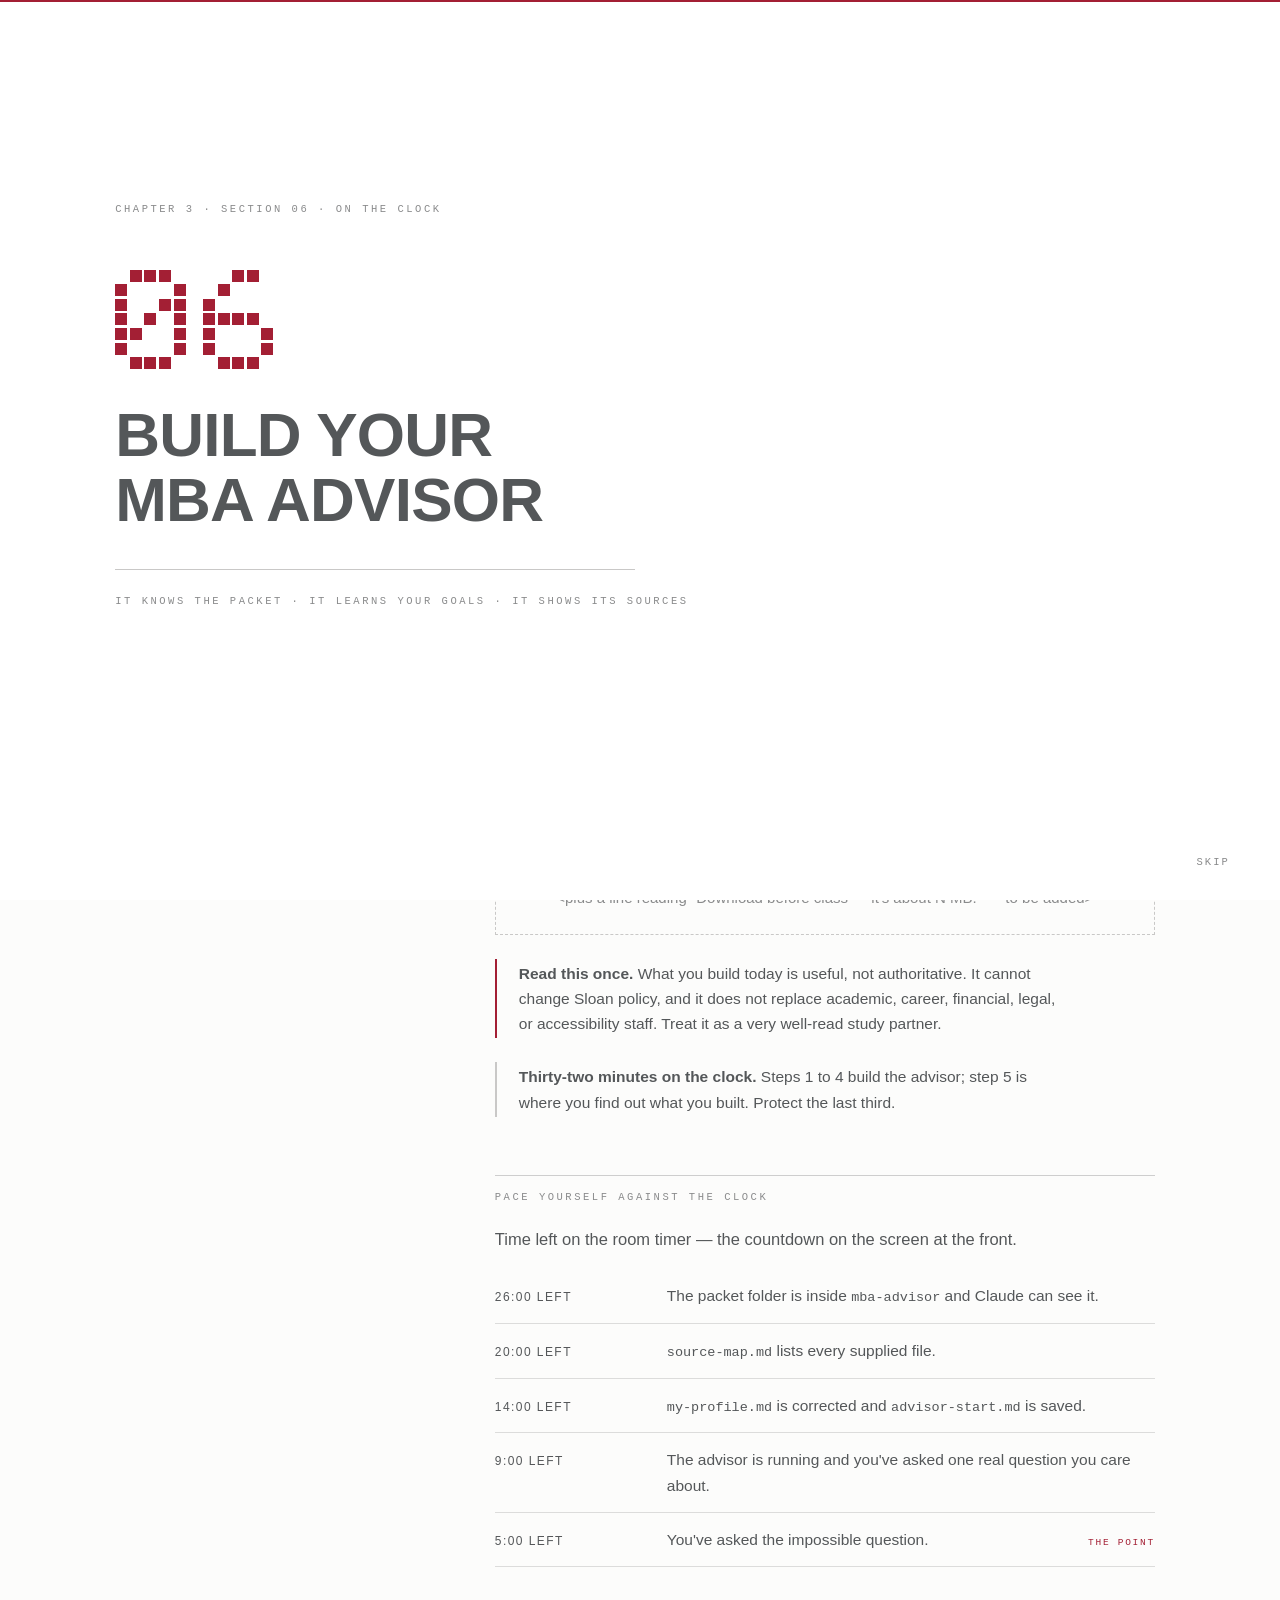
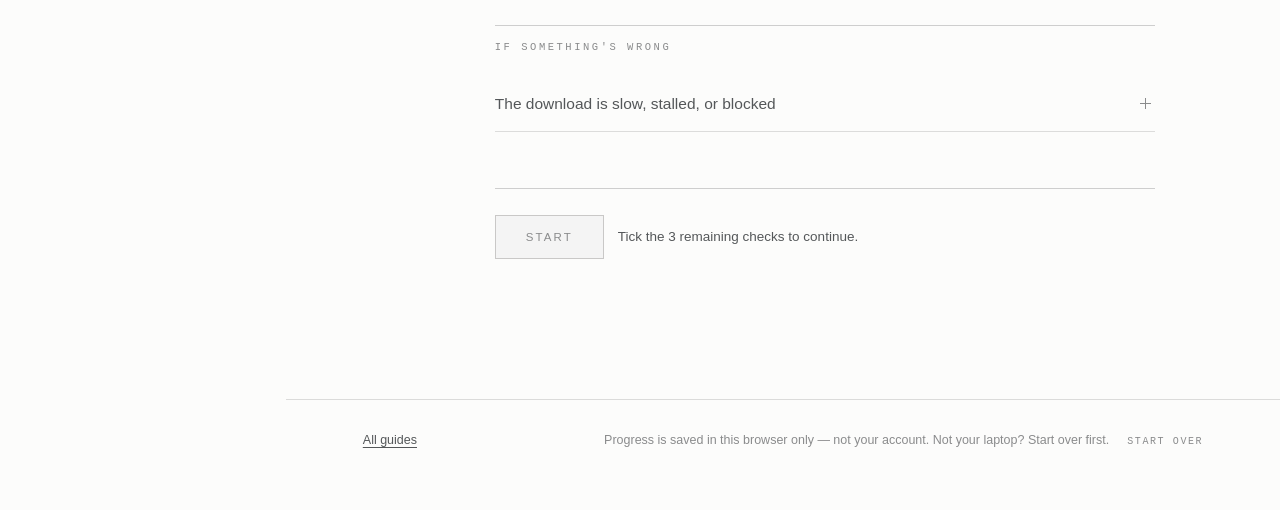
==== commit ba000ec0: "Section numbers follow the deck's new agenda: setup is 4, warm-up 5, advisor 6" ====
--- a/advisor.html
+++ b/advisor.html
@@ -15,8 +15,8 @@
 <div class="intro">
   <div class="intro__sweep"></div>
   <div class="intro__inner">
-    <p class="intro__eyebrow label">Chapter 3 · Section 05 · On the clock</p>
-    <span class="intro__num dots" data-num="05"></span>
+    <p class="intro__eyebrow label">Chapter 3 · Section 06 · On the clock</p>
+    <span class="intro__num dots" data-num="06"></span>
     <h1 class="intro__title"><span>Build your</span><span>MBA advisor</span></h1>
     <div class="intro__rule"></div>
     <p class="intro__meta label">It knows the packet · it learns your goals · it shows its sources</p>
@@ -33,7 +33,7 @@
     <span class="label">Chapter 3</span>
     <span class="rail__chapter-t">Vibe Coding</span></a>
   <!-- the collapsed bar under 1080px names the page instead -->
-  <p class="rail__sec label">Section 05</p>
+  <p class="rail__sec label">Section 06</p>
   <p class="rail__track">Build your <br>MBA advisor</p>
 
   <p class="rail__now"></p>
@@ -58,7 +58,7 @@
     <div class="meter" role="progressbar" aria-label="Progress"
          aria-valuemin="0" aria-valuemax="100" aria-valuenow="0"><div class="meter__fill"></div></div>
     <div class="rail__read">
-      <span data-read-step>STEP 5.0</span><span data-read-pct>0%</span>
+      <span data-read-step>STEP 6.0</span><span data-read-pct>0%</span>
     </div>
   </div>
 </aside>
@@ -150,7 +150,7 @@
 <!-- ====================================================== 1 · INVENTORY -->
 <section class="step" data-rail="Inventory the packet">
   <div class="step__head">
-    <span class="step__num dots" data-num="5.1"></span>
+    <span class="step__num dots" data-num="6.1"></span>
     <div>
       <p class="step__eyebrow label">Step 1 of 5</p>
       <h1 class="step__title">Inventory the packet</h1>
@@ -284,7 +284,7 @@
 <!-- ====================================================== 2 · PROFILE -->
 <section class="step" data-rail="Teach it who you are">
   <div class="step__head">
-    <span class="step__num dots" data-num="5.2"></span>
+    <span class="step__num dots" data-num="6.2"></span>
     <div>
       <p class="step__eyebrow label">Step 2 of 5</p>
       <h1 class="step__title">Teach it who you are</h1>
@@ -384,7 +384,7 @@
 <!-- ====================================================== 3 · RULES -->
 <section class="step" data-rail="Write the rules">
   <div class="step__head">
-    <span class="step__num dots" data-num="5.3"></span>
+    <span class="step__num dots" data-num="6.3"></span>
     <div>
       <p class="step__eyebrow label">Step 3 of 5</p>
       <h1 class="step__title">Write the rules</h1>
@@ -468,7 +468,7 @@
 <!-- ====================================================== 4 · START -->
 <section class="step" data-rail="Start the advisor">
   <div class="step__head">
-    <span class="step__num dots" data-num="5.4"></span>
+    <span class="step__num dots" data-num="6.4"></span>
     <div>
       <p class="step__eyebrow label">Step 4 of 5</p>
       <h1 class="step__title">Start the advisor</h1>
@@ -563,7 +563,7 @@
 <!-- ====================================================== 5 · TEST -->
 <section class="step" data-rail="Find out what you built">
   <div class="step__head">
-    <span class="step__num dots" data-num="5.5"></span>
+    <span class="step__num dots" data-num="6.5"></span>
     <div>
       <p class="step__eyebrow label">Step 5 of 5</p>
       <h1 class="step__title">Now find out<br>what you actually built</h1>
@@ -687,8 +687,8 @@
 
 <!-- ====================================================== DONE -->
 <section class="done">
-  <span class="done__num dots" data-num="05"></span>
-  <h1 class="done__t">Rung three. And you know its limits.</h1>
+  <span class="done__num dots" data-num="06"></span>
+  <h1 class="done__t">It works. And you know its limits.</h1>
   <p class="done__p">You built an agent that works across a folder of evidence, grounded it in
     official sources, taught it your priorities, wrote its rules down where you can inspect
     them, and then went looking for where it breaks. The last part is the part most people
@@ -696,16 +696,6 @@
   <p class="done__p"><b>Bring both folders back next session.</b> They're the starting point for
     publishing, connecting, and making this reusable.</p>
 
-  <div class="ladder">
-    <div class="rung rung--lit"><div class="rung__n">1</div>
-      <div class="rung__slab">Describe</div><div class="rung__c">ask for an answer</div></div>
-    <div class="rung" data-rung="build"><div class="rung__n">2</div>
-      <div class="rung__slab">Build</div><div class="rung__c">one file, yours</div></div>
-    <div class="rung rung--now"><div class="rung__n">3</div>
-      <div class="rung__slab">Advise</div><div class="rung__c">a folder of evidence</div></div>
-    <div class="rung rung--next"><div class="rung__n">4</div>
-      <div class="rung__slab">Connect</div><div class="rung__c">next session</div></div>
-  </div>
 
   <div class="dashed" style="max-width:52ch;margin-left:0">
     <b>Two questions left open</b>
@@ -731,7 +721,7 @@
   <button class="btn-reset">Start over</button>
 </footer>
 
-<script>window.TRACK = { id: "advisor", rung: "advise",
+<script>window.TRACK = { id: "advisor",
   hintTail: " — tick them as you go" };</script>
 <script src="assets/alt.js"></script>
 <script>if(!window.__ALT_OK)document.documentElement.className=document.documentElement.className.replace(/(^|\s)js(\s|$)/," ")</script>
--- a/assets/alt.css
+++ b/assets/alt.css
@@ -768,29 +768,6 @@
   max-width: 17ch;
 }
 .done__p { max-width: 58ch; font-size: 17px; margin: 0 0 16px; }
-
-/* the agency ladder as a measured diagram */
-.ladder { display: grid; grid-template-columns: repeat(4, 1fr); margin: 52px 0 44px; }
-.rung { padding: 14px 18px 0 0; border-top: 2px solid var(--cloud); }
-.rung__n { font-family: var(--mono); font-size: 10.5px; letter-spacing: .14em; color: var(--cloud); }
-.rung__slab {
-  font-family: var(--display);
-  font-size: 12px;
-  letter-spacing: .13em;
-  text-transform: uppercase;
-  color: var(--cloud);
-  margin: 7px 0 6px;
-}
-.rung__c { font-size: 13px; color: var(--cloud); line-height: 1.45; }
-.rung--lit { border-top-color: var(--ink); }
-.rung--lit .rung__n { color: var(--silver); }
-.rung--lit .rung__slab { color: var(--ink); }
-.rung--lit .rung__c { color: var(--ink); }
-.rung--now { border-top-color: var(--red); }
-.rung--now .rung__n,
-.rung--now .rung__slab { color: var(--red); }
-.rung--now .rung__c { color: var(--ink); }
-.rung--next { border-top-style: dashed; }
 
 .motto {
   font-family: var(--display);
@@ -917,7 +894,6 @@
   .step__body { margin-left: 0; }
   .mode { grid-template-columns: 1fr; gap: 4px; }
   .mode__f { grid-column: 1; justify-self: start; }
-  .ladder { grid-template-columns: repeat(2, 1fr); gap: 26px 0; }
   .entry { grid-template-columns: 34px 1fr; gap: 10px 16px; }
   .entry__d, .entry__s { grid-column: 2; }
   .beat { padding: 26px 24px; }
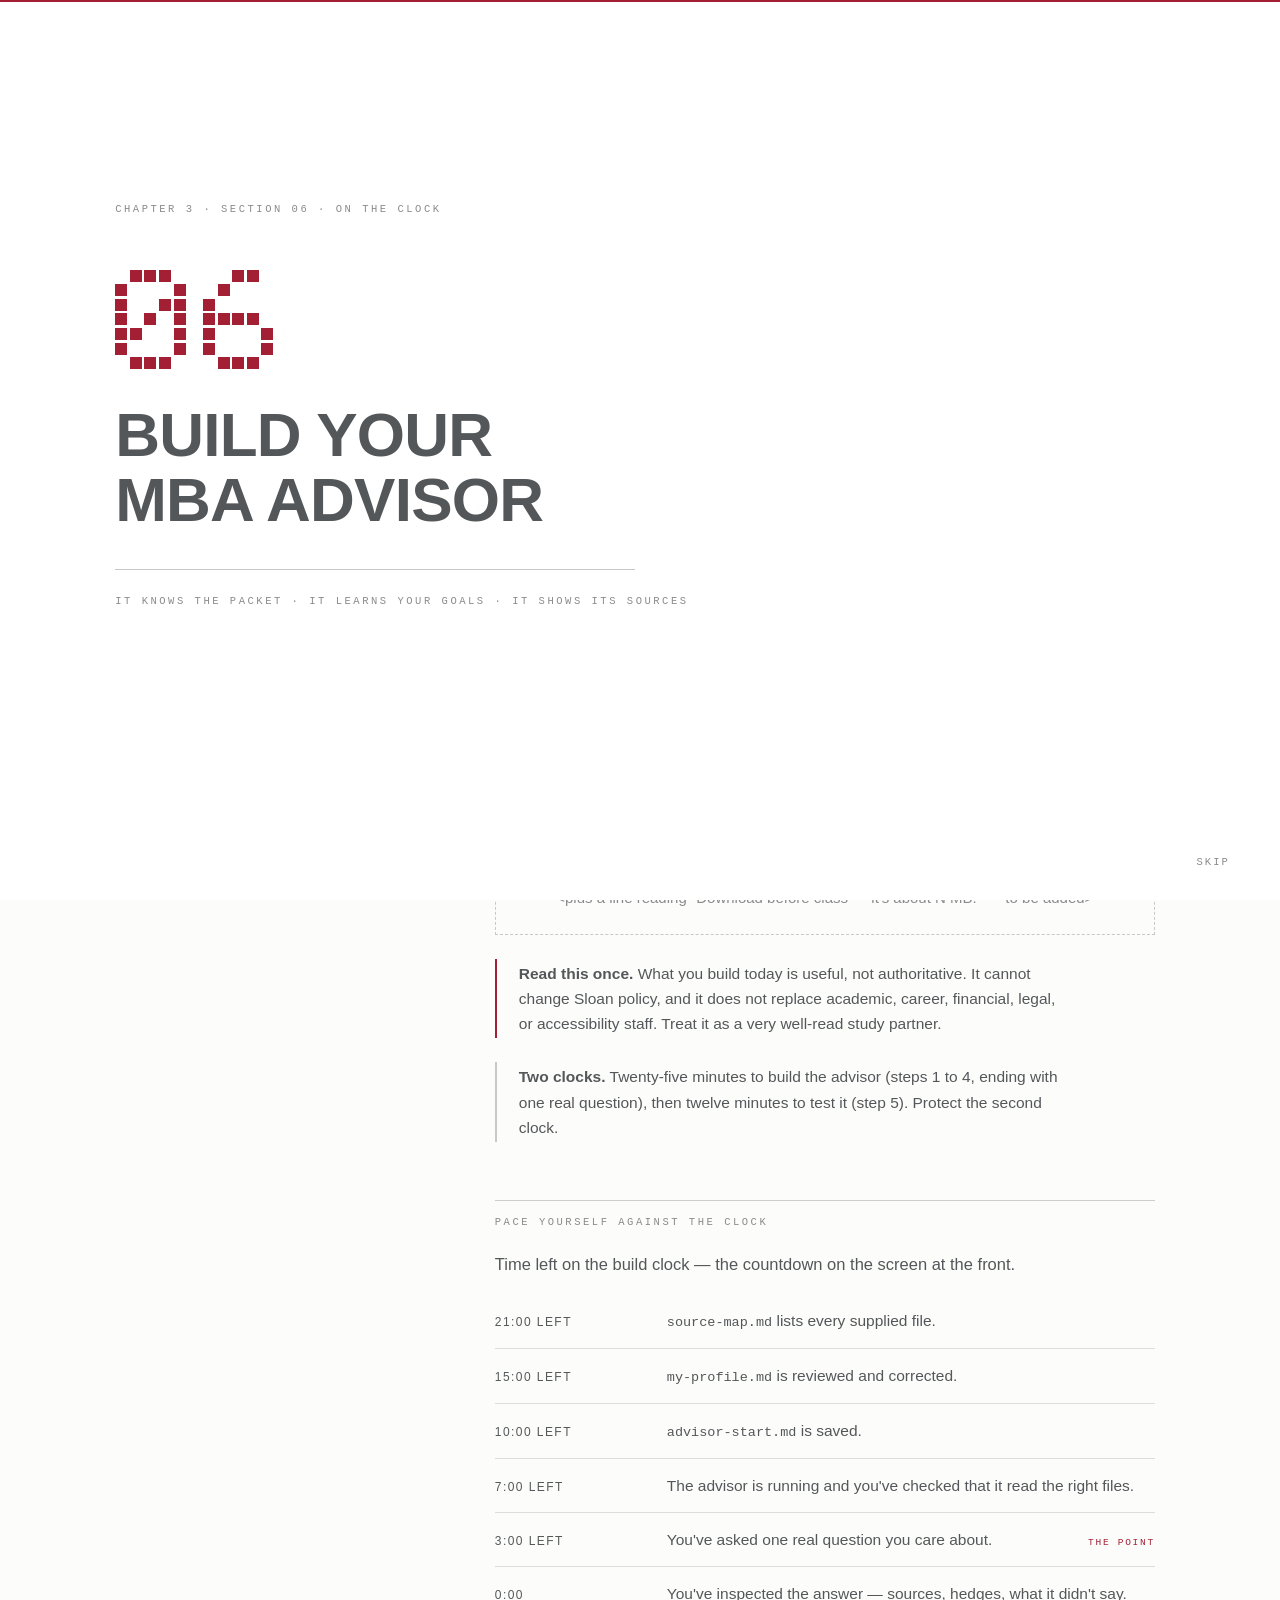
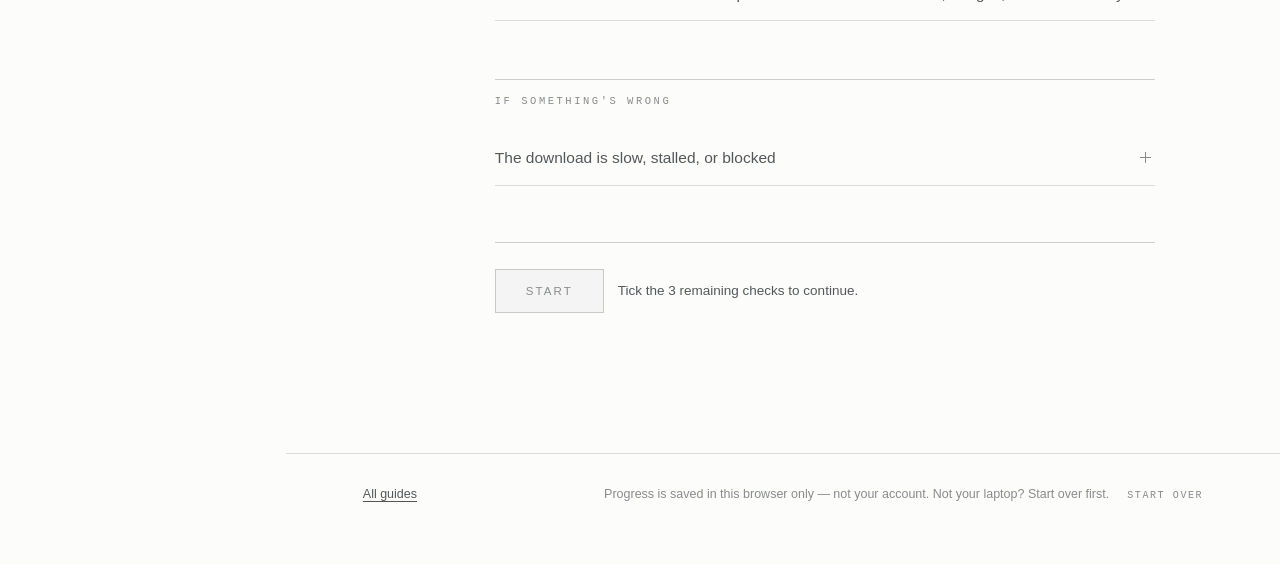
==== commit a3cef019: "Guides follow the retimed exercises: setup 15 min, page 14, advisor 25 to build + 12 to test Milesto" ====
--- a/advisor.html
+++ b/advisor.html
@@ -41,13 +41,13 @@
   <nav class="rail__nav" aria-label="Guides">
     <ul class="rail__guides">
       <li class="rail__guide" data-guide="setup">
-        <a class="rail__g" href="setup.html"><span class="rail__n">03</span><span class="rail__gl">Set up your machine</span></a>
+        <a class="rail__g" href="setup.html"><span class="rail__n">02</span><span class="rail__gl">Set up your machine</span></a>
       </li>
       <li class="rail__guide" data-guide="warmup">
         <a class="rail__g" href="warmup.html"><span class="rail__n">04</span><span class="rail__gl">Build your page</span></a>
       </li>
       <li class="rail__guide is-current" data-guide="advisor">
-        <a class="rail__g" href="advisor.html" aria-current="page"><span class="rail__n">05</span><span class="rail__gl">Build your MBA advisor</span></a>
+        <a class="rail__g" href="advisor.html" aria-current="page"><span class="rail__n">06</span><span class="rail__gl">Build your MBA advisor</span></a>
         <ul class="rail__index"></ul>
       </li>
     </ul>
@@ -109,23 +109,25 @@
       authoritative. It cannot change Sloan policy, and it does not replace academic, career,
       financial, legal, or accessibility staff. Treat it as a very well-read study partner.</div>
 
-    <div class="note"><b>Thirty-two minutes on the clock.</b> Steps 1 to 4 build the advisor;
-      step 5 is where you find out what you built. Protect the last third.</div>
+    <div class="note"><b>Two clocks.</b> Twenty-five minutes to build the advisor (steps 1 to 4, ending with one real
+      question), then twelve minutes to test it (step 5). Protect the second clock.</div>
 
     <h2 class="sec">Pace yourself against the clock</h2>
-    <p>Time left on the room timer — the countdown on the screen at the front.</p>
+    <p>Time left on the build clock — the countdown on the screen at the front.</p>
     <div class="modes">
-      <div class="mode"><span class="mode__n">26:00 left</span>
-        <span class="mode__d">The packet folder is inside <code class="m">mba-advisor</code> and Claude can see it.</span></div>
-      <div class="mode"><span class="mode__n">20:00 left</span>
+            <div class="mode"><span class="mode__n">21:00 left</span>
         <span class="mode__d"><code class="m">source-map.md</code> lists every supplied file.</span></div>
-      <div class="mode"><span class="mode__n">14:00 left</span>
-        <span class="mode__d"><code class="m">my-profile.md</code> is corrected and <code class="m">advisor-start.md</code> is saved.</span></div>
-      <div class="mode"><span class="mode__n">9:00 left</span>
-        <span class="mode__d">The advisor is running and you've asked one real question you care about.</span></div>
-      <div class="mode"><span class="mode__n">5:00 left</span>
-        <span class="mode__d">You've asked the impossible question.</span>
+      <div class="mode"><span class="mode__n">15:00 left</span>
+        <span class="mode__d"><code class="m">my-profile.md</code> is reviewed and corrected.</span></div>
+      <div class="mode"><span class="mode__n">10:00 left</span>
+        <span class="mode__d"><code class="m">advisor-start.md</code> is saved.</span></div>
+      <div class="mode"><span class="mode__n">7:00 left</span>
+        <span class="mode__d">The advisor is running and you've checked that it read the right files.</span></div>
+      <div class="mode"><span class="mode__n">3:00 left</span>
+        <span class="mode__d">You've asked one real question you care about.</span>
         <span class="mode__f">The point</span></div>
+      <div class="mode"><span class="mode__n">0:00</span>
+        <span class="mode__d">You've inspected the answer — sources, hedges, what it didn't say.</span></div>
     </div>
 
     <h2 class="sec">If something's wrong</h2>
@@ -572,6 +574,24 @@
   <div class="step__body">
     <p class="step__lede">Three real jobs, one impossible question. Different jobs stress
       different rules — and the impossible one is the most informative of the four.</p>
+
+    <h2 class="sec">Pace yourself against the test clock</h2>
+    <p>Twelve minutes, on a second countdown at the front.</p>
+    <div class="modes">
+      <div class="mode"><span class="mode__n">9:00 left</span>
+        <span class="mode__d">You've tried all three jobs: plan, choose, navigate.</span></div>
+      <div class="mode"><span class="mode__n">7:00 left</span>
+        <span class="mode__d">You've asked the impossible question.</span></div>
+      <div class="mode"><span class="mode__n">5:00 left</span>
+        <span class="mode__d">You've named one failure pattern.</span></div>
+      <div class="mode"><span class="mode__n">3:00 left</span>
+        <span class="mode__d">You've fixed the rule in <code class="m">advisor-start.md</code>.</span></div>
+      <div class="mode"><span class="mode__n">1:00 left</span>
+        <span class="mode__d">You've rerun the failing test.</span></div>
+      <div class="mode"><span class="mode__n">0:00</span>
+        <span class="mode__d">What changed is recorded in <code class="m">test-log.md</code>.</span>
+        <span class="mode__f">The point</span></div>
+    </div>
 
     <h2 class="sec">Ask one question from each row — then the fourth one</h2>
     <div class="modes">
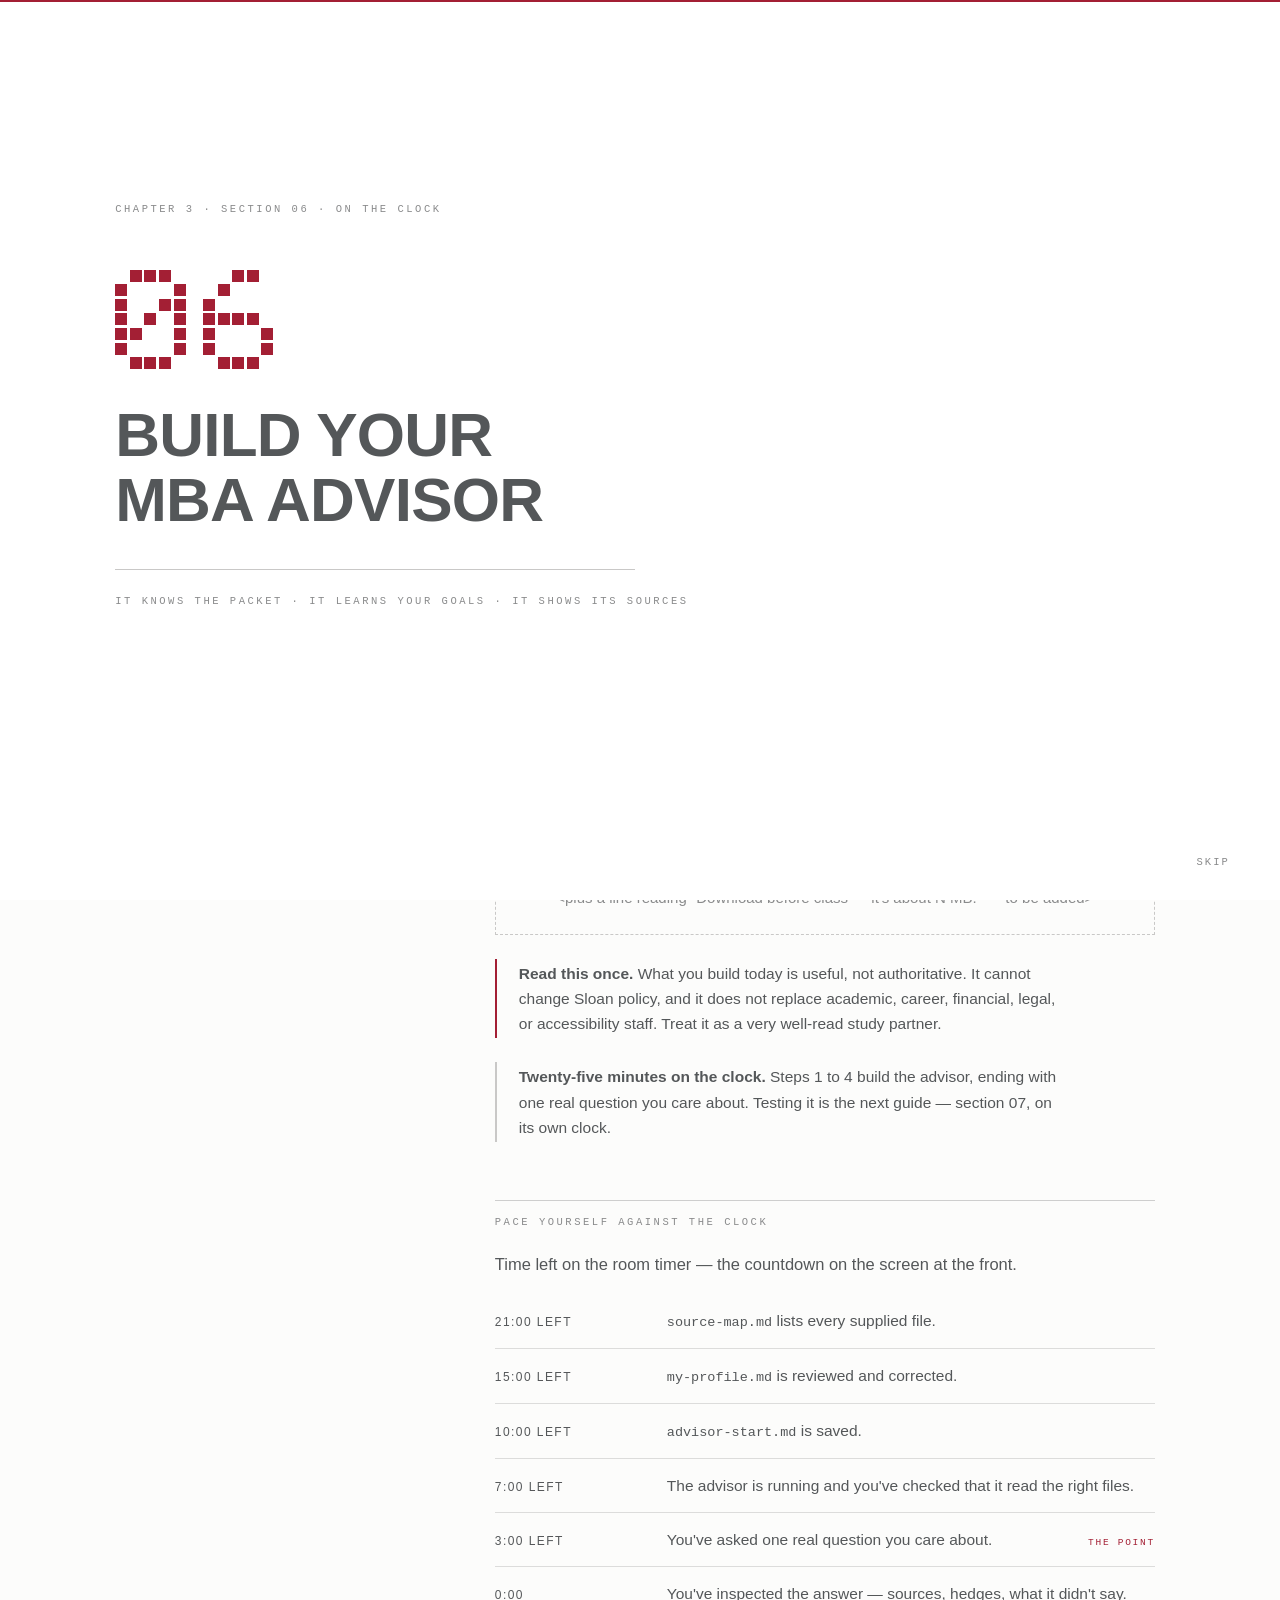
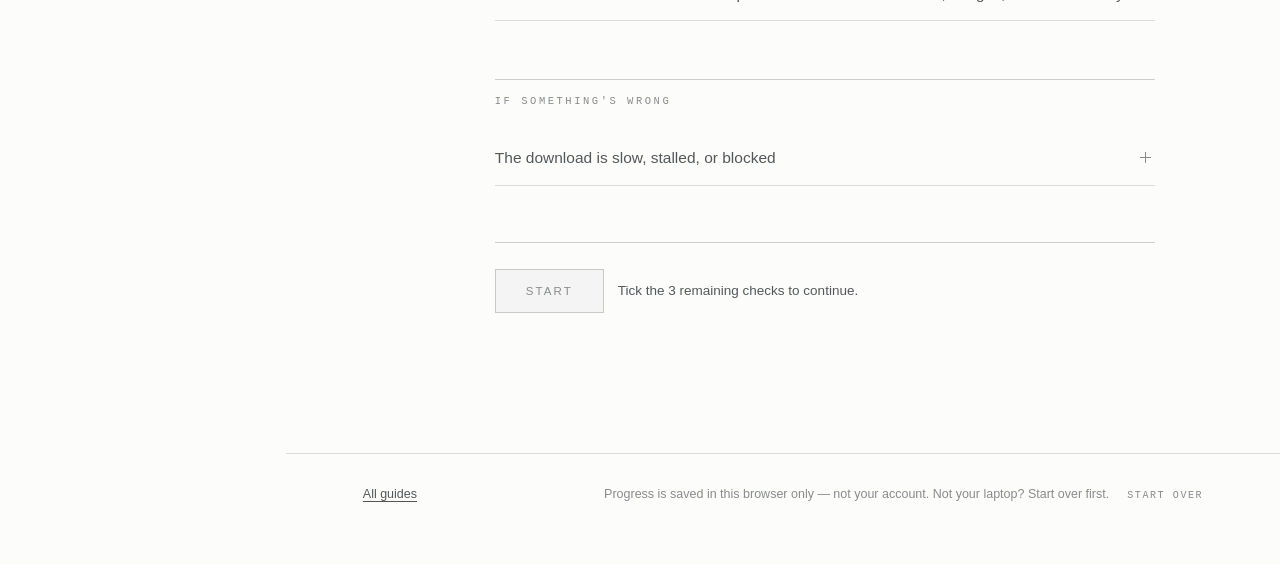
==== commit 1da7b4ac: "Testing the advisor is its own guide (section 07); the two chats are the build chat and the advisor " ====
--- a/advisor.html
+++ b/advisor.html
@@ -50,6 +50,9 @@
         <a class="rail__g" href="advisor.html" aria-current="page"><span class="rail__n">06</span><span class="rail__gl">Build your MBA advisor</span></a>
         <ul class="rail__index"></ul>
       </li>
+      <li class="rail__guide" data-guide="test">
+        <a class="rail__g" href="test.html"><span class="rail__n">07</span><span class="rail__gl">Test it, know its limits</span></a>
+      </li>
     </ul>
   </nav>
 
@@ -89,8 +92,8 @@
       </label></li>
       <li><label class="check">
         <input type="checkbox" data-check="a-packet"><span class="check__box"></span>
-        <span class="check__t">I've downloaded the orientation packet
-          <small>Link below. Download it before class — step 1 shows you how to unzip it and where to put it.</small></span>
+        <span class="check__t">I've downloaded <code class="m">mba-materials</code> from Canvas
+          <small>A zip on the course Canvas site — location below. Download it before class; step 1 shows you how to unzip it and where to put it.</small></span>
       </label></li>
       <li><label class="check">
         <input type="checkbox" data-check="a-privacy"><span class="check__box"></span>
@@ -100,8 +103,8 @@
     </ul>
 
     <div class="dashed">
-      <b>Orientation packet</b>
-      &lt;packet name and download link — to be added&gt;<br>
+      <b>mba-materials.zip — on Canvas</b>
+      &lt;where on Canvas (module or page) — to be added&gt;<br>
       &lt;plus a line reading "Download before class — it's about N MB." — to be added&gt;
     </div>
 
@@ -109,11 +112,11 @@
       authoritative. It cannot change Sloan policy, and it does not replace academic, career,
       financial, legal, or accessibility staff. Treat it as a very well-read study partner.</div>
 
-    <div class="note"><b>Two clocks.</b> Twenty-five minutes to build the advisor (steps 1 to 4, ending with one real
-      question), then twelve minutes to test it (step 5). Protect the second clock.</div>
+    <div class="note"><b>Twenty-five minutes on the clock.</b> Steps 1 to 4 build the advisor, ending with one real
+      question you care about. Testing it is the next guide — section 07, on its own clock.</div>
 
     <h2 class="sec">Pace yourself against the clock</h2>
-    <p>Time left on the build clock — the countdown on the screen at the front.</p>
+    <p>Time left on the room timer — the countdown on the screen at the front.</p>
     <div class="modes">
             <div class="mode"><span class="mode__n">21:00 left</span>
         <span class="mode__d"><code class="m">source-map.md</code> lists every supplied file.</span></div>
@@ -154,7 +157,7 @@
   <div class="step__head">
     <span class="step__num dots" data-num="6.1"></span>
     <div>
-      <p class="step__eyebrow label">Step 1 of 5</p>
+      <p class="step__eyebrow label">Step 1 of 4</p>
       <h1 class="step__title">Inventory the packet</h1>
     </div>
   </div>
@@ -165,7 +168,7 @@
     <h2 class="sec">What you're building</h2>
     <div class="tree">
       <div class="d">mba-advisor/ <span class="note">the workspace — bring it back next session</span></div>
-      <div><span class="i">├─ </span><span class="d">orientation-materials/</span> <span class="note">official source files, as supplied</span></div>
+      <div><span class="i">├─ </span><span class="d">mba-materials/</span> <span class="note">official source files, from Canvas</span></div>
       <div><span class="i">├─ </span><span class="f">source-map.md</span> <span class="note">what each source contains, when to use it</span></div>
       <div><span class="i">├─ </span><span class="f">my-profile.md</span> <span class="note">your goals, constraints, tradeoffs</span></div>
       <div><span class="i">├─ </span><span class="f">advisor-start.md</span> <span class="note">the rules that start the advisor</span></div>
@@ -176,8 +179,8 @@
     <ol class="dos">
       <li><b>Open <code class="m">mba-advisor</code> in Claude Code</b>
         <small>Same three moves as setup: open the Code tab, choose to open a project folder, and pick <code class="m">mba-advisor</code> — it's beside <code class="m">personal-site</code>. Your warm-up page is untouched; you can switch back the same way.</small></li>
-      <li><b>Put the packet folder inside it</b>
-        <small>Windows: right-click the .zip, choose <b>Extract All</b>, then Extract — don't drag files out of the preview window. Mac: double-click it. Then drag the <code class="m">orientation-materials</code> folder into <code class="m">mba-advisor</code>. If it lands under a different name, rename it to <code class="m">orientation-materials</code>.</small></li>
+      <li><b>Put <code class="m">mba-materials</code> inside it</b>
+        <small>Windows: right-click the .zip, choose <b>Extract All</b>, then Extract — don't drag files out of the preview window. Mac: double-click it. Then drag the <code class="m">mba-materials</code> folder into <code class="m">mba-advisor</code>. If it lands under a different name, rename it to <code class="m">mba-materials</code>.</small></li>
       <li><b>Ask Claude to inventory every file</b>
         <small>It will ask before writing anything — that's Manual mode from setup. Approve it.</small></li>
       <li><b>Ask it to write <code class="m">source-map.md</code></b>
@@ -198,7 +201,7 @@
 
     <div class="note"><b>Quality check:</b> every file in the packet should appear in
       <code class="m">source-map.md</code> — either as a mapped entry or in the unreadable list.
-      <b>Count both.</b> Open <code class="m">orientation-materials</code> in Finder or File
+      <b>Count both.</b> Open <code class="m">mba-materials</code> in Finder or File
       Explorer and count what's there, including anything inside subfolders. A map that quietly
       skips three documents is worse than no map, because you'll trust it.</div>
 
@@ -206,7 +209,7 @@
     <ul class="checks">
       <li><label class="check">
         <input type="checkbox" data-check="a1-placed"><span class="check__box"></span>
-        <span class="check__t">The packet folder is inside <code class="m">mba-advisor</code></span>
+        <span class="check__t"><code class="m">mba-materials</code> is inside <code class="m">mba-advisor</code></span>
       </label></li>
       <li><label class="check">
         <input type="checkbox" data-check="a1-map"><span class="check__box"></span>
@@ -258,7 +261,7 @@
     <details class="help">
       <summary>The map is missing files, or invented ones</summary>
       <div class="help__b">
-        <p>Say exactly what you counted: <i>"There are NN files in orientation-materials and your
+        <p>Say exactly what you counted: <i>"There are NN files in mba-materials and your
           map accounts for MM. List every file again, including subfolders, and rewrite the
           map."</i></p>
         <p>Invented entries are the more serious failure. If you see one, that's worth raising
@@ -288,7 +291,7 @@
   <div class="step__head">
     <span class="step__num dots" data-num="6.2"></span>
     <div>
-      <p class="step__eyebrow label">Step 2 of 5</p>
+      <p class="step__eyebrow label">Step 2 of 4</p>
       <h1 class="step__title">Teach it who you are</h1>
     </div>
   </div>
@@ -368,7 +371,7 @@
           But two things can be done lightly: the correction pass on <code>my-profile.md</code>
           can be one line rather than a careful edit, and <code>test-log.md</code> can be three
           lines.</p>
-        <p>Do the source map, the rules file, and step 5 properly. Those are the exercise. An
+        <p>Do the source map, the rules file, and the test guide properly. Those are the exercise. An
           advisor with a thin profile still teaches you something; an advisor you never tested
           teaches you nothing.</p>
       </div>
@@ -388,7 +391,7 @@
   <div class="step__head">
     <span class="step__num dots" data-num="6.3"></span>
     <div>
-      <p class="step__eyebrow label">Step 3 of 5</p>
+      <p class="step__eyebrow label">Step 3 of 4</p>
       <h1 class="step__title">Write the rules</h1>
     </div>
   </div>
@@ -472,20 +475,27 @@
   <div class="step__head">
     <span class="step__num dots" data-num="6.4"></span>
     <div>
-      <p class="step__eyebrow label">Step 4 of 5</p>
+      <p class="step__eyebrow label">Step 4 of 4</p>
       <h1 class="step__title">Start the advisor</h1>
     </div>
   </div>
   <div class="step__body">
-    <p class="step__lede">Three files, one instruction, and the thing wakes up knowing the
-      packet and knowing you.</p>
+    <p class="step__lede">Three files, one instruction, and the thing wakes up knowing the packet and knowing you.</p>
+
+    <h2 class="sec">Do this</h2>
+    <ol class="dos">
+      <li><b>Start a new chat — still in <code class="m">mba-advisor</code>. This is the advisor chat.</b>
+        <small>Look for the control that starts a new conversation, not the one that opens a folder. The chat from steps 1 to 3 is the <b>build chat</b> — keep it open; the test guide uses both. The advisor gets a clean chat, so the only thing in its head is the three files it's about to read.</small></li>
+      <li><b>Paste the start prompt below</b>
+        <small>Then watch its first reply for the four behaviours.</small></li>
+    </ol>
 
     <div class="prompt">
       <div class="prompt__bar">
         <span class="prompt__name">Start the advisor</span>
         <button class="btn-copy" type="button">Copy</button>
       </div>
-      <p class="prompt__body">Act as my personal Sloan MBA advisor for this session. First read source-map.md, my-profile.md, and the rules in advisor-start.md. Use the files in orientation-materials as the source of truth for factual claims about Sloan. If any of those three files is missing, tell me which one before you start.
+      <p class="prompt__body">Act as my personal Sloan MBA advisor for this session. First read source-map.md, my-profile.md, and the rules in advisor-start.md. Use the files in mba-materials as the source of truth for factual claims about Sloan. If any of those three files is missing, tell me which one before you start.
 
 Help me make decisions, not just find passages. For every recommendation: answer directly, explain why it fits my profile, cite the source file and section, and label judgment and uncertainty. If the materials do not support an answer, say so.
 
@@ -508,6 +518,10 @@
     <h2 class="sec">Done when</h2>
     <ul class="checks">
       <li><label class="check">
+        <input type="checkbox" data-check="a4-fresh"><span class="check__box"></span>
+        <span class="check__t">I started it in a new chat — the advisor chat, not the build chat</span>
+      </label></li>
+      <li><label class="check">
         <input type="checkbox" data-check="a4-running"><span class="check__box"></span>
         <span class="check__t">It told me what kinds of decisions it can help with</span>
       </label></li>
@@ -533,7 +547,7 @@
       <div class="help__b">
         <p>The most common failure, and rule 1 exists for it. Push back in the moment —
           <i>"You summarized. What should I actually do, and why that rather than the
-          alternative?"</i> — then, in step 5, strengthen the rule so you don't have to keep
+          alternative?"</i> — then, in the test guide, strengthen the rule so you don't have to keep
           saying it.</p>
       </div>
     </details>
@@ -562,170 +576,17 @@
   </div>
 </section>
 
-<!-- ====================================================== 5 · TEST -->
-<section class="step" data-rail="Find out what you built">
-  <div class="step__head">
-    <span class="step__num dots" data-num="6.5"></span>
-    <div>
-      <p class="step__eyebrow label">Step 5 of 5</p>
-      <h1 class="step__title">Now find out<br>what you actually built</h1>
-    </div>
-  </div>
-  <div class="step__body">
-    <p class="step__lede">Three real jobs, one impossible question. Different jobs stress
-      different rules — and the impossible one is the most informative of the four.</p>
-
-    <h2 class="sec">Pace yourself against the test clock</h2>
-    <p>Twelve minutes, on a second countdown at the front.</p>
-    <div class="modes">
-      <div class="mode"><span class="mode__n">9:00 left</span>
-        <span class="mode__d">You've tried all three jobs: plan, choose, navigate.</span></div>
-      <div class="mode"><span class="mode__n">7:00 left</span>
-        <span class="mode__d">You've asked the impossible question.</span></div>
-      <div class="mode"><span class="mode__n">5:00 left</span>
-        <span class="mode__d">You've named one failure pattern.</span></div>
-      <div class="mode"><span class="mode__n">3:00 left</span>
-        <span class="mode__d">You've fixed the rule in <code class="m">advisor-start.md</code>.</span></div>
-      <div class="mode"><span class="mode__n">1:00 left</span>
-        <span class="mode__d">You've rerun the failing test.</span></div>
-      <div class="mode"><span class="mode__n">0:00</span>
-        <span class="mode__d">What changed is recorded in <code class="m">test-log.md</code>.</span>
-        <span class="mode__f">The point</span></div>
-    </div>
-
-    <h2 class="sec">Ask one question from each row — then the fourth one</h2>
-    <div class="modes">
-      <div class="mode"><span class="mode__n">Plan</span>
-        <span class="mode__d">"Build a two-week onboarding plan around my goals and constraints."</span></div>
-      <div class="mode"><span class="mode__n">Choose</span>
-        <span class="mode__d">"Which three activities should I prioritize — and what should I drop?"</span></div>
-      <div class="mode"><span class="mode__n">Navigate</span>
-        <span class="mode__d">"I have a scheduling conflict between something required and something I've already committed to. What do the materials say, and whom do I contact?"</span></div>
-    </div>
-
-    <p style="margin:24px 0 0"><b>Grade every answer against the four:</b></p>
-    <div class="quals">
-      <span class="qual q1">Direct answer</span>
-      <span class="qual q2">Personal fit</span>
-      <span class="qual q3">Source trail</span>
-      <span class="qual q4">Uncertainty</span>
-    </div>
-
-    <div class="beat">
-      <p class="label" style="margin:0">The impossible question</p>
-      <p class="beat__q">"What's the deadline for the spring add/drop exception, and who signed off on that date?"</p>
-      <p style="margin:0 0 12px">You're hoping for "I can't verify that from the supplied
-        materials." <b>That's a pass, not a failure.</b> A good refusal names what's missing,
-        points you to the right office or person, and does not invent.</p>
-      <p style="margin:0;font-size:14.5px;color:rgba(201,200,199,.85)">Try one: a date next
-        spring · a policy exception · a situation the packet never covers.</p>
-    </div>
-
-    <h2 class="sec">When a test fails, revise the rule — not just the answer</h2>
-    <p style="max-width:60ch">A failure is information about your rules. Diagnose the pattern,
-      then patch the pattern.</p>
-    <div class="modes">
-      <div class="mode"><span class="mode__n">Too generic</span>
-        <span class="mode__d">Strengthen the profile requirement.</span></div>
-      <div class="mode"><span class="mode__n">No source trail</span>
-        <span class="mode__d">Strengthen the citation rule.</span></div>
-      <div class="mode"><span class="mode__n">Overconfident</span>
-        <span class="mode__d">Strengthen the uncertainty rule.</span></div>
-      <div class="mode"><span class="mode__n">All summary</span>
-        <span class="mode__d">Require a decision and a next action.</span></div>
-    </div>
-    <p style="margin-top:20px"><b>Then, in this order:</b> change the rule in
-      <code class="m">advisor-start.md</code>, ask the same question again, and log both
-      answers.</p>
-
-    <div class="prompt">
-      <div class="prompt__bar">
-        <span class="prompt__name">Log the tests</span>
-        <button class="btn-copy" type="button">Copy</button>
-      </div>
-      <p class="prompt__body">Create test-log.md. For each question I asked: the question, which of the four qualities the answer missed, the rule I changed, and what changed when I asked again.
-
-One short block per question.</p>
-    </div>
-
-    <h2 class="sec">Done when</h2>
-    <ul class="checks">
-      <li><label class="check">
-        <input type="checkbox" data-check="a5-three"><span class="check__box"></span>
-        <span class="check__t">I ran all three jobs and graded the answers</span>
-      </label></li>
-      <li><label class="check">
-        <input type="checkbox" data-check="a5-impossible"><span class="check__box"></span>
-        <span class="check__t">I asked something the packet can't answer — and I saw what it did
-          <small>If it invented an answer instead, that's the most important thing you'll learn today. Say so in the debrief.</small></span>
-      </label></li>
-      <li><label class="check">
-        <input type="checkbox" data-check="a5-revised"><span class="check__box"></span>
-        <span class="check__t">I revised one rule and reran the test</span>
-      </label></li>
-      <li><label class="check">
-        <input type="checkbox" data-check="a5-log"><span class="check__box"></span>
-        <span class="check__t"><code class="m">test-log.md</code> records what worked, what failed, and what I changed</span>
-      </label></li>
-    </ul>
-
-    <h2 class="sec">If something's wrong</h2>
-    <details class="help">
-      <summary>It answered the impossible question confidently</summary>
-      <div class="help__b">
-        <p>You've just produced the session's central exhibit: fluent, specific, plausible, with
-          nothing underneath it. Strengthen rule 5, rerun the same question, and note both
-          results in <code>test-log.md</code>. Then tell the room.</p>
-      </div>
-    </details>
-    <details class="help">
-      <summary>Every answer is good. Am I doing it wrong?</summary>
-      <div class="help__b">
-        <p>Push harder. Ask about something genuinely contested, or about a deadline that isn't
-          in the packet, or ask it to choose between two things it has no basis to compare. An
-          advisor that never says "I don't know" hasn't been asked anything hard enough.</p>
-      </div>
-    </details>
-    <details class="help">
-      <summary>I'm out of time</summary>
-      <div class="help__b">
-        <p>Do the impossible question. If you only run one test today, run that one — it's the
-          one that tells you whether anything else it said can be trusted.</p>
-        <p>Keep the log to three lines — one per question you asked. That is enough to tick
-          it.</p>
-      </div>
-    </details>
-
-    <div class="nav">
-      <button class="btn btn--ghost" data-back>Back</button>
-      <button class="btn btn--red" data-next>I tested it</button>
-      <span class="nav__spacer"></span>
-      <span class="nav__hint" data-hint></span>
-    </div>
-  </div>
-</section>
-
-<!-- ====================================================== DONE -->
 <section class="done">
   <span class="done__num dots" data-num="06"></span>
-  <h1 class="done__t">It works. And you know its limits.</h1>
-  <p class="done__p">You built an agent that works across a folder of evidence, grounded it in
-    official sources, taught it your priorities, wrote its rules down where you can inspect
-    them, and then went looking for where it breaks. The last part is the part most people
-    skip.</p>
-  <p class="done__p"><b>Bring both folders back next session.</b> They're the starting point for
-    publishing, connecting, and making this reusable.</p>
-
-
-  <div class="dashed" style="max-width:52ch;margin-left:0">
-    <b>Two questions left open</b>
-    How does the page become visible to recruiters?<br>
-    How does the advisor become reusable, connected, and current?
-  </div>
-
-  <p class="motto">Build quickly. Inspect carefully.<br>Increase agency deliberately.</p>
+  <h1 class="done__t">It's built. Now find out what you built.</h1>
+  <p class="done__p">You grounded an agent in official sources, taught it your priorities, wrote
+    its rules down where you can inspect them, and asked it one question you actually care
+    about. Whether it deserves your trust is the next guide — its own section, its own clock.</p>
+  <p class="done__p"><b>Keep both chats open.</b> The build chat edits files; the advisor chat
+    answers. The test uses both.</p>
 
   <div class="nav">
+    <a class="btn btn--red" href="test.html">Next: test it — section 07</a>
     <a class="btn btn--ghost" href="index.html">All guides</a>
     <button class="btn btn--ghost" data-restart>Review the steps</button>
   </div>
